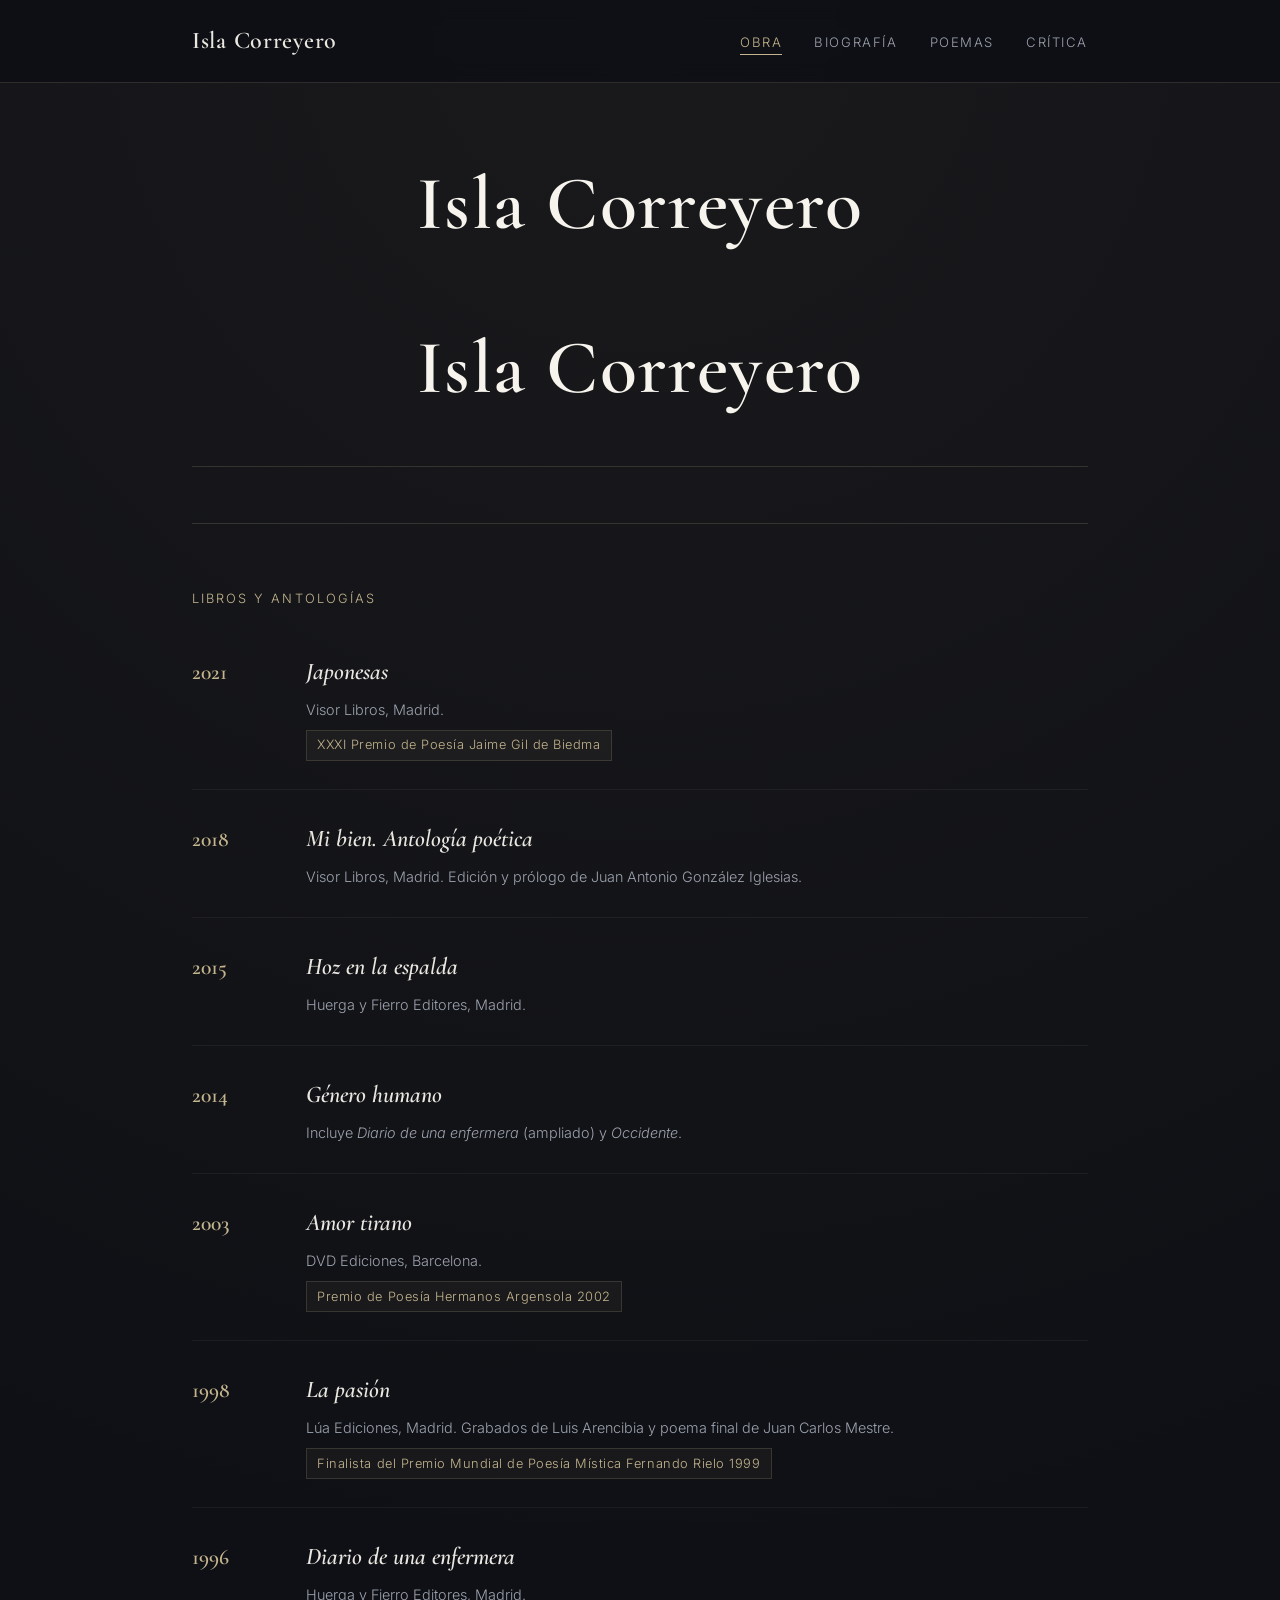
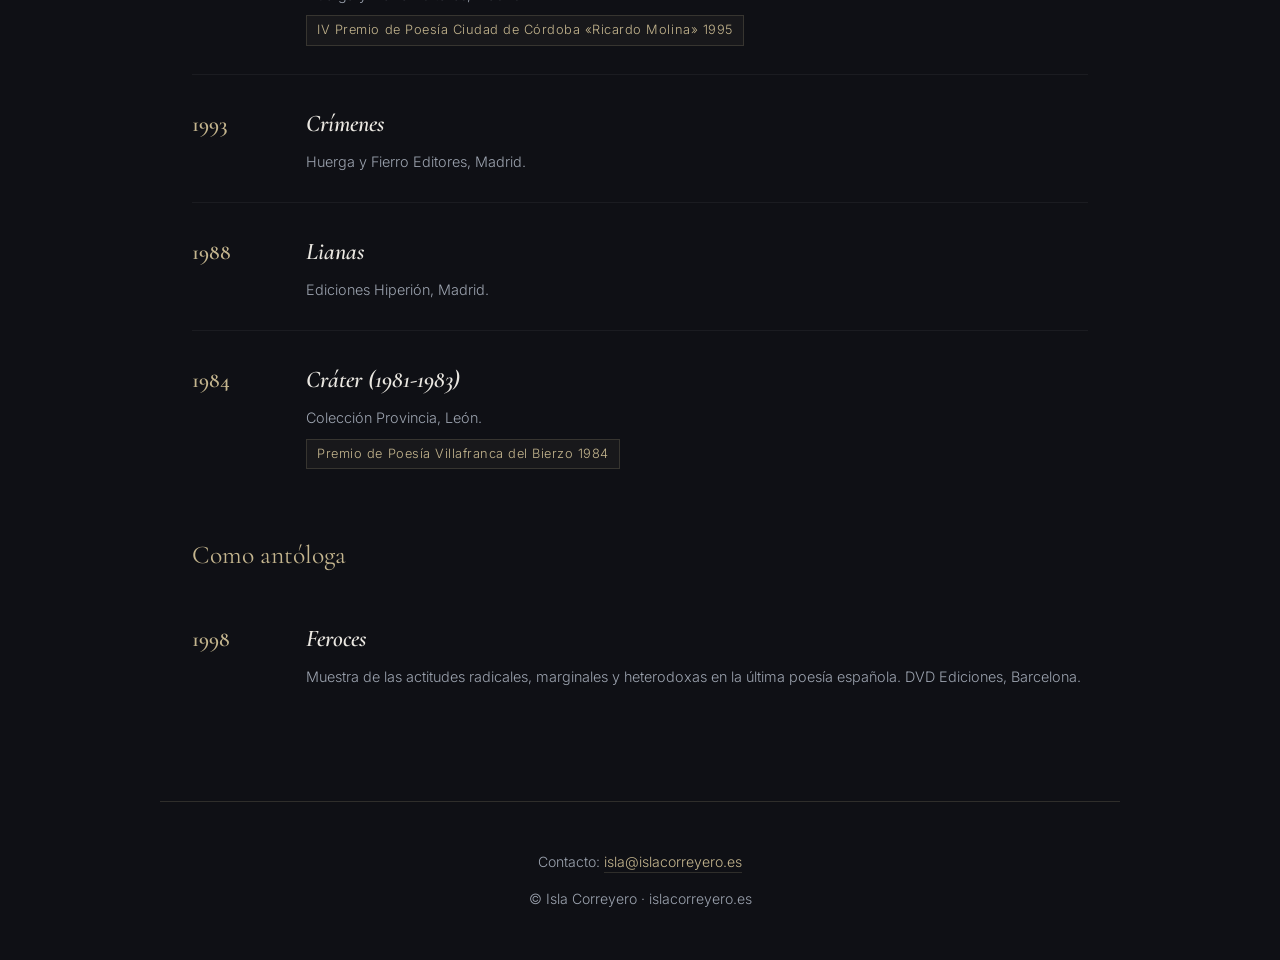
==== index.html @ 65dea2d3 "Fix HTML structure in index.html" ====
<!DOCTYPE html>
<html lang="es">
<head>
  <meta charset="UTF-8">
  <meta name="viewport" content="width=device-width, initial-scale=1.0">
  <title>Isla Correyero | Obra Poética</title>
  <meta name="description" content="Sitio web oficial de la poeta española Isla Correyero. Obra poética, biografía, poemas y crítica.">
  <link rel="preconnect" href="https://fonts.googleapis.com">
  <link rel="preconnect" href="https://fonts.gstatic.com" crossorigin>
  <link href="https://fonts.googleapis.com/css2?family=Cormorant+Garamond:ital,wght@0,400;0,500;0,600;1,400;1,600&family=Inter:wght@300;400;500&display=swap" rel="stylesheet">
  <link rel="stylesheet" href="styles.css">
</head>
<body>

  <header>
    <div class="nav-container">
      <a href="index.html" class="brand">Isla Correyero</a>
      <nav>
        <ul>
          <li><a href="index.html" class="active">Obra</a></li>
          <li><a href="biografia.html">Biografía</a></li>
          <li><a href="poemas.html">Poemas</a></li>
          <li><a href="critica.html">Crítica</a></li>
        </ul>
      </nav>
    </div>
  </header>

  <main>
    <section class="hero">
      <h1>Isla Correyero</h1>
          <section class="hero">
      <h1>Isla Correyero</h1>
    </section>

    </section>

    <section id="obra">
      <span class="section-subtitle">Libros y antologías</span>

      <div class="books-list">
        <article class="book-item">
          <div class="book-year">2021</div>
          <div class="book-details">
            <h3>Japonesas</h3>
            <p class="book-meta">Visor Libros, Madrid.</p>
            <span class="book-award">XXXI Premio de Poesía Jaime Gil de Biedma</span>
          </div>
        </article>

        <article class="book-item">
          <div class="book-year">2018</div>
          <div class="book-details">
            <h3>Mi bien. Antología poética</h3>
            <p class="book-meta">Visor Libros, Madrid. Edición y prólogo de Juan Antonio González Iglesias.</p>
          </div>
        </article>

        <article class="book-item">
          <div class="book-year">2015</div>
          <div class="book-details">
            <h3>Hoz en la espalda</h3>
            <p class="book-meta">Huerga y Fierro Editores, Madrid.</p>
          </div>
        </article>

        <article class="book-item">
          <div class="book-year">2014</div>
          <div class="book-details">
            <h3>Género humano</h3>
            <p class="book-meta">Incluye <em>Diario de una enfermera</em> (ampliado) y <em>Occidente</em>.</p>
          </div>
        </article>

        <article class="book-item">
          <div class="book-year">2003</div>
          <div class="book-details">
            <h3>Amor tirano</h3>
            <p class="book-meta">DVD Ediciones, Barcelona.</p>
            <span class="book-award">Premio de Poesía Hermanos Argensola 2002</span>
          </div>
        </article>

        <article class="book-item">
          <div class="book-year">1998</div>
          <div class="book-details">
            <h3>La pasión</h3>
            <p class="book-meta">Lúa Ediciones, Madrid. Grabados de Luis Arencibia y poema final de Juan Carlos Mestre.</p>
            <span class="book-award">Finalista del Premio Mundial de Poesía Mística Fernando Rielo 1999</span>
          </div>
        </article>

        <article class="book-item">
          <div class="book-year">1996</div>
          <div class="book-details">
            <h3>Diario de una enfermera</h3>
            <p class="book-meta">Huerga y Fierro Editores, Madrid.</p>
            <span class="book-award">IV Premio de Poesía Ciudad de Córdoba «Ricardo Molina» 1995</span>
          </div>
        </article>

        <article class="book-item">
          <div class="book-year">1993</div>
          <div class="book-details">
            <h3>Crímenes</h3>
            <p class="book-meta">Huerga y Fierro Editores, Madrid.</p>
          </div>
        </article>

        <article class="book-item">
          <div class="book-year">1988</div>
          <div class="book-details">
            <h3>Lianas</h3>
            <p class="book-meta">Ediciones Hiperión, Madrid.</p>
          </div>
        </article>

        <article class="book-item">
          <div class="book-year">1984</div>
          <div class="book-details">
            <h3>Cráter (1981-1983)</h3>
            <p class="book-meta">Colección Provincia, León.</p>
            <span class="book-award">Premio de Poesía Villafranca del Bierzo 1984</span>
          </div>
        </article>
      </div>

      <h3 class="sub-category">Como antóloga</h3>
      <div class="books-list">
        <article class="book-item">
          <div class="book-year">1998</div>
          <div class="book-details">
            <h3>Feroces</h3>
            <p class="book-meta">Muestra de las actitudes radicales, marginales y heterodoxas en la última poesía española. DVD Ediciones, Barcelona.</p>
          </div>
        </article>
      </div>
    </section>
  </main>

  <footer>
    <div class="footer-contact">
      <p>Contacto: <a href="mailto:isla@islacorreyero.es">isla@islacorreyero.es</a></p>
    </div>
    <p>&copy; Isla Correyero &middot; islacorreyero.es</p>
  </footer>

</body>
</html>
---- styles.css ----
:root {
  --bg-color: #0f1015;
  --bg-secondary: #15171e;
  --text-main: #eae7e1;
  --text-muted: #9ca3af;
  --accent: #c4b58e;
  --border-color: rgba(196, 181, 142, 0.18);
  --font-serif: "Cormorant Garamond", Georgia, serif;
  --font-sans: "Inter", -apple-system, sans-serif;
}

* {
  margin: 0;
  padding: 0;
  box-sizing: border-box;
}

body {
  min-height: 100vh;
  display: flex;
  flex-direction: column;
  background-color: var(--bg-color);
  color: var(--text-main);
  font-family: var(--font-sans);
  font-weight: 300;
  line-height: 1.75;
  background-image: radial-gradient(circle at 50% 0%, rgba(196, 181, 142, 0.06), transparent 60%);
  -webkit-font-smoothing: antialiased;
}

/* Navegación */
header {
  position: sticky;
  top: 0;
  z-index: 100;
  background: rgba(15, 16, 21, 0.92);
  backdrop-filter: blur(10px);
  border-bottom: 1px solid var(--border-color);
}

.nav-container {
  max-width: 960px;
  margin: 0 auto;
  padding: 1.25rem 2rem;
  display: flex;
  justify-content: space-between;
  align-items: center;
}

.brand {
  font-family: var(--font-serif);
  font-size: 1.5rem;
  font-weight: 600;
  color: var(--text-main);
  text-decoration: none;
  letter-spacing: 0.03em;
}

nav ul {
  display: flex;
  gap: 2rem;
  list-style: none;
}

nav a {
  color: var(--text-muted);
  text-decoration: none;
  font-size: 0.82rem;
  letter-spacing: 0.12em;
  text-transform: uppercase;
  transition: color 0.2s ease;
  padding-bottom: 4px;
}

nav a:hover,
nav a.active {
  color: var(--accent);
  border-bottom: 1px solid var(--accent);
}

/* Contenedor principal */
main {
  flex: 1;
  width: 100%;
  max-width: 960px;
  margin: 0 auto;
  padding: 0 2rem;
}

section {
  padding: 4rem 0;
}

.page-header {
  padding: 4.5rem 0 2.5rem;
  border-bottom: 1px solid var(--border-color);
  margin-bottom: 3.5rem;
}

.section-title {
  font-family: var(--font-serif);
  font-size: clamp(2rem, 4vw, 2.75rem);
  font-weight: 400;
  color: var(--text-main);
  line-height: 1.15;
  margin-bottom: 0.4rem;
}

.section-subtitle {
  font-size: 0.8rem;
  text-transform: uppercase;
  letter-spacing: 0.16em;
  color: var(--accent);
  display: block;
}

/* Cabecera de Portada */
/* Cabecera de Portada */
.hero {
  padding: 5rem 0 3.5rem;
  text-align: center;
  border-bottom: 1px solid var(--border-color);
}

.hero h1 {
  font-family: var(--font-serif);
  font-size: clamp(3rem, 6.5vw, 4.75rem);
  font-weight: 600;
  letter-spacing: 0.02em;
  line-height: 1.1;
  color: #f7f4ee;
}


.hero .lead {
  font-size: 0.9rem;
  color: var(--accent);
  letter-spacing: 0.18em;
  text-transform: uppercase;
}

/* Textos de Biografía */
.prose {
  max-width: 700px;
}

.prose p {
  margin-bottom: 1.5rem;
  font-size: 1.08rem;
  color: #d1d5db;
}

.prose h3 {
  font-family: var(--font-serif);
  font-size: 1.65rem;
  color: var(--accent);
  font-weight: 400;
  margin: 2.5rem 0 1rem;
}

/* Bibliografía / Obra */
.books-list {
  display: flex;
  flex-direction: column;
  gap: 1.75rem;
  margin-top: 2.5rem;
}

.book-item {
  display: grid;
  grid-template-columns: 90px 1fr;
  gap: 1.5rem;
  align-items: baseline;
  padding-bottom: 1.75rem;
  border-bottom: 1px solid rgba(255, 255, 255, 0.05);
}

.book-item:last-child {
  border-bottom: none;
  padding-bottom: 0;
}

.book-year {
  font-family: var(--font-serif);
  font-size: 1.35rem;
  color: var(--accent);
  font-weight: 600;
}

.book-details h3 {
  font-family: var(--font-serif);
  font-size: 1.5rem;
  font-weight: 600;
  font-style: italic;
  color: var(--text-main);
  margin-bottom: 0.25rem;
}

.book-meta {
  font-size: 0.9rem;
  color: var(--text-muted);
}

.book-award {
  display: inline-block;
  margin-top: 0.5rem;
  font-size: 0.8rem;
  color: var(--accent);
  letter-spacing: 0.04em;
  border: 1px solid var(--border-color);
  padding: 0.2rem 0.65rem;
  background: rgba(196, 181, 142, 0.05);
}

.sub-category {
  margin-top: 4rem;
  margin-bottom: 1rem;
  font-family: var(--font-serif);
  font-size: 1.6rem;
  color: var(--accent);
  font-weight: 400;
}

/* Poemas */
.poems-wrapper {
  display: flex;
  flex-direction: column;
  gap: 3.5rem;
  max-width: 660px;
}

.poem-card {
  padding: 3rem 2.5rem;
  background: var(--bg-secondary);
  border: 1px solid var(--border-color);
}

.poem-title {
  font-family: var(--font-serif);
  font-size: 1.6rem;
  font-weight: 600;
  margin-bottom: 1.5rem;
  color: var(--accent);
}

.poem-body {
  font-family: var(--font-serif);
  font-size: 1.3rem;
  line-height: 1.85;
  white-space: pre-line;
  color: var(--text-main);
}

.poem-source {
  margin-top: 2rem;
  font-size: 0.85rem;
  color: var(--text-muted);
  font-style: italic;
  text-align: right;
}

/* Crítica y Reseñas */
.reviews-list {
  display: flex;
  flex-direction: column;
  gap: 2.5rem;
  max-width: 760px;
}

.review-card {
  padding: 2.25rem;
  background: var(--bg-secondary);
  border-left: 2px solid var(--accent);
}

.review-quote {
  font-family: var(--font-serif);
  font-size: 1.35rem;
  font-style: italic;
  line-height: 1.65;
  color: var(--text-main);
  margin-bottom: 1.25rem;
}

.review-meta {
  font-size: 0.85rem;
  color: var(--text-muted);
  text-transform: uppercase;
  letter-spacing: 0.08em;
}

.review-meta strong {
  color: var(--accent);
  font-weight: 500;
}

/* Footer */
footer {
  width: 100%;
  max-width: 960px;
  margin: 3rem auto 0;
  padding: 3rem 2rem;
  border-top: 1px solid var(--border-color);
  text-align: center;
  color: var(--text-muted);
  font-size: 0.88rem;
}

.footer-contact {
  margin-bottom: 0.75rem;
}

.footer-contact a {
  color: var(--accent);
  text-decoration: none;
  border-bottom: 1px solid var(--border-color);
  padding-bottom: 2px;
}

@media (max-width: 640px) {
  .nav-container {
    flex-direction: column;
    gap: 1rem;
  }
  nav ul {
    gap: 1.15rem;
    flex-wrap: wrap;
    justify-content: center;
  }
  .book-item {
    grid-template-columns: 1fr;
    gap: 0.25rem;
  }
  .poem-card, .review-card {
    padding: 1.75rem 1.25rem;
  }
}
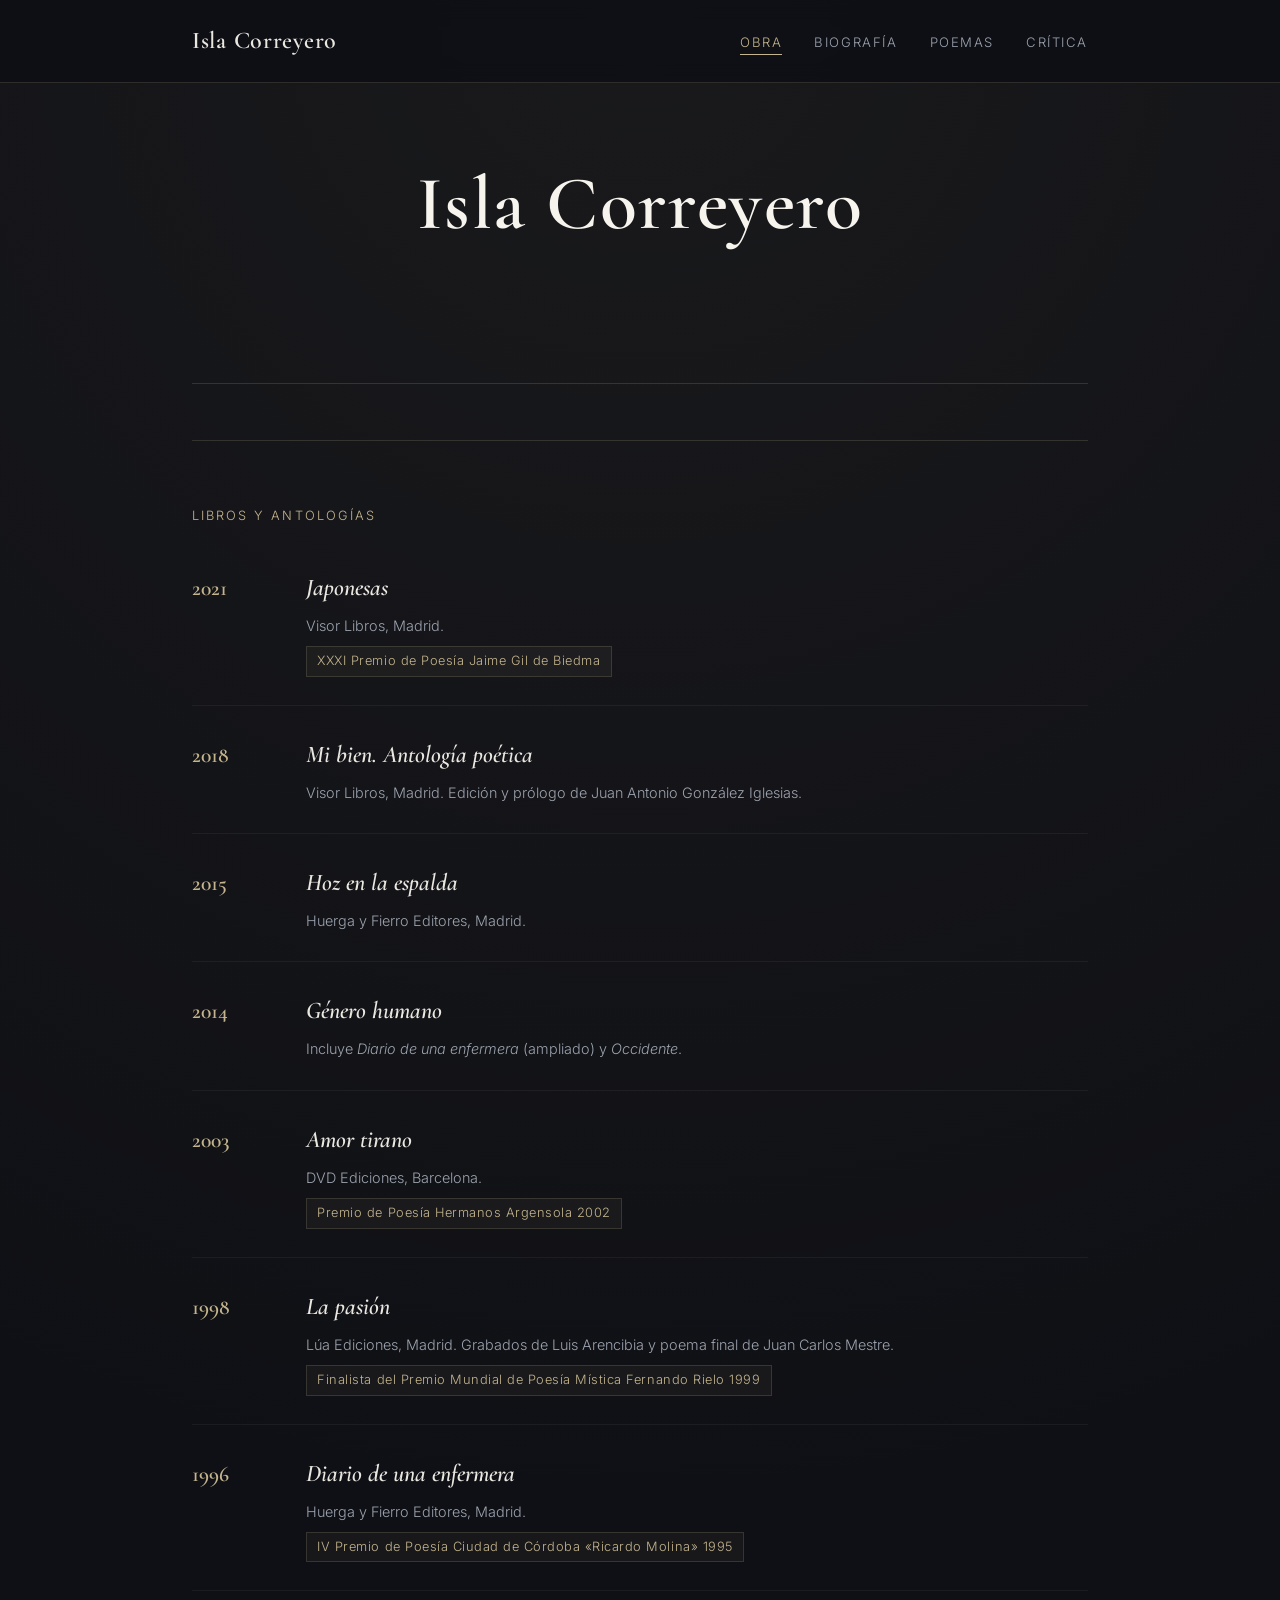
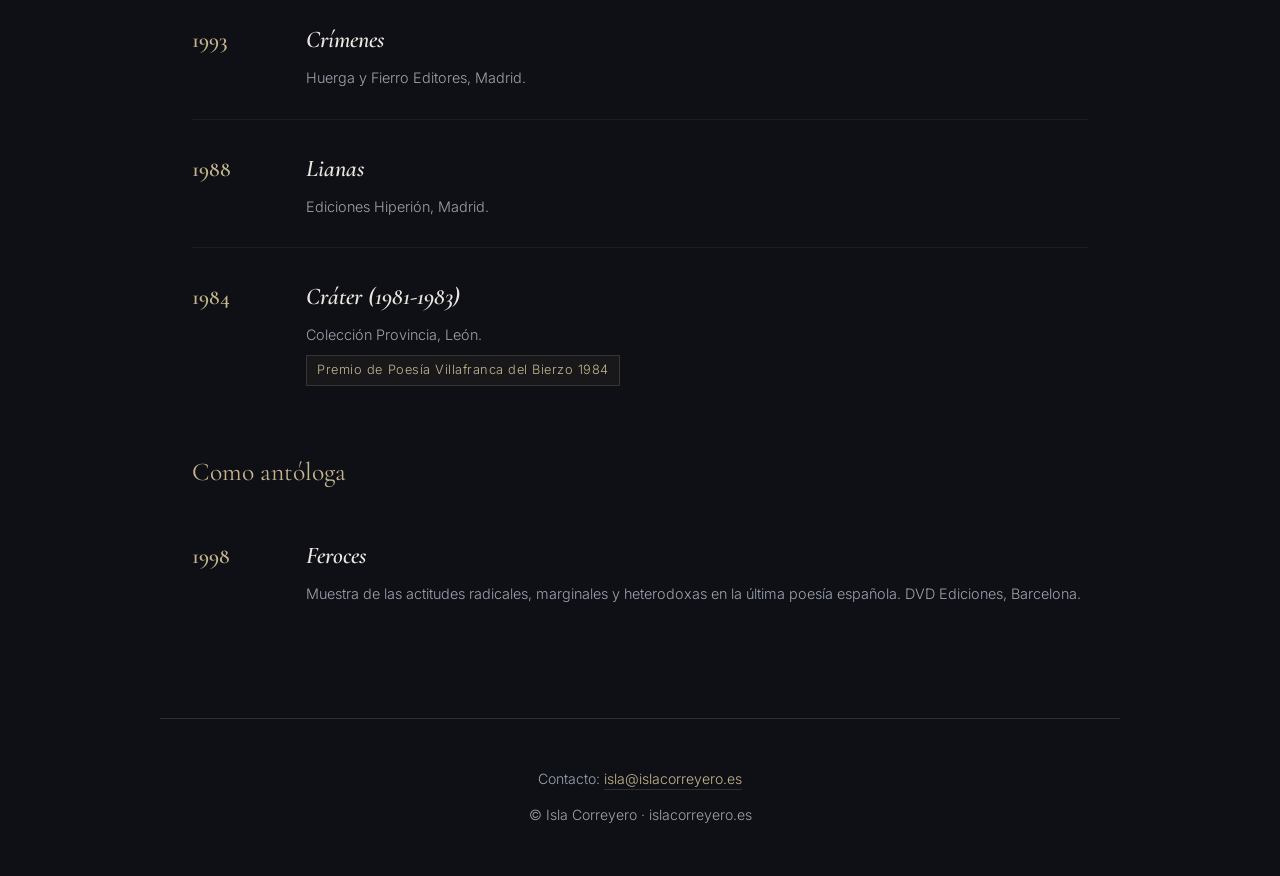
==== commit 9a63618e: "Remove duplicate hero section header" ====
--- a/index.html
+++ b/index.html
@@ -30,7 +30,6 @@
     <section class="hero">
       <h1>Isla Correyero</h1>
           <section class="hero">
-      <h1>Isla Correyero</h1>
     </section>
 
     </section>
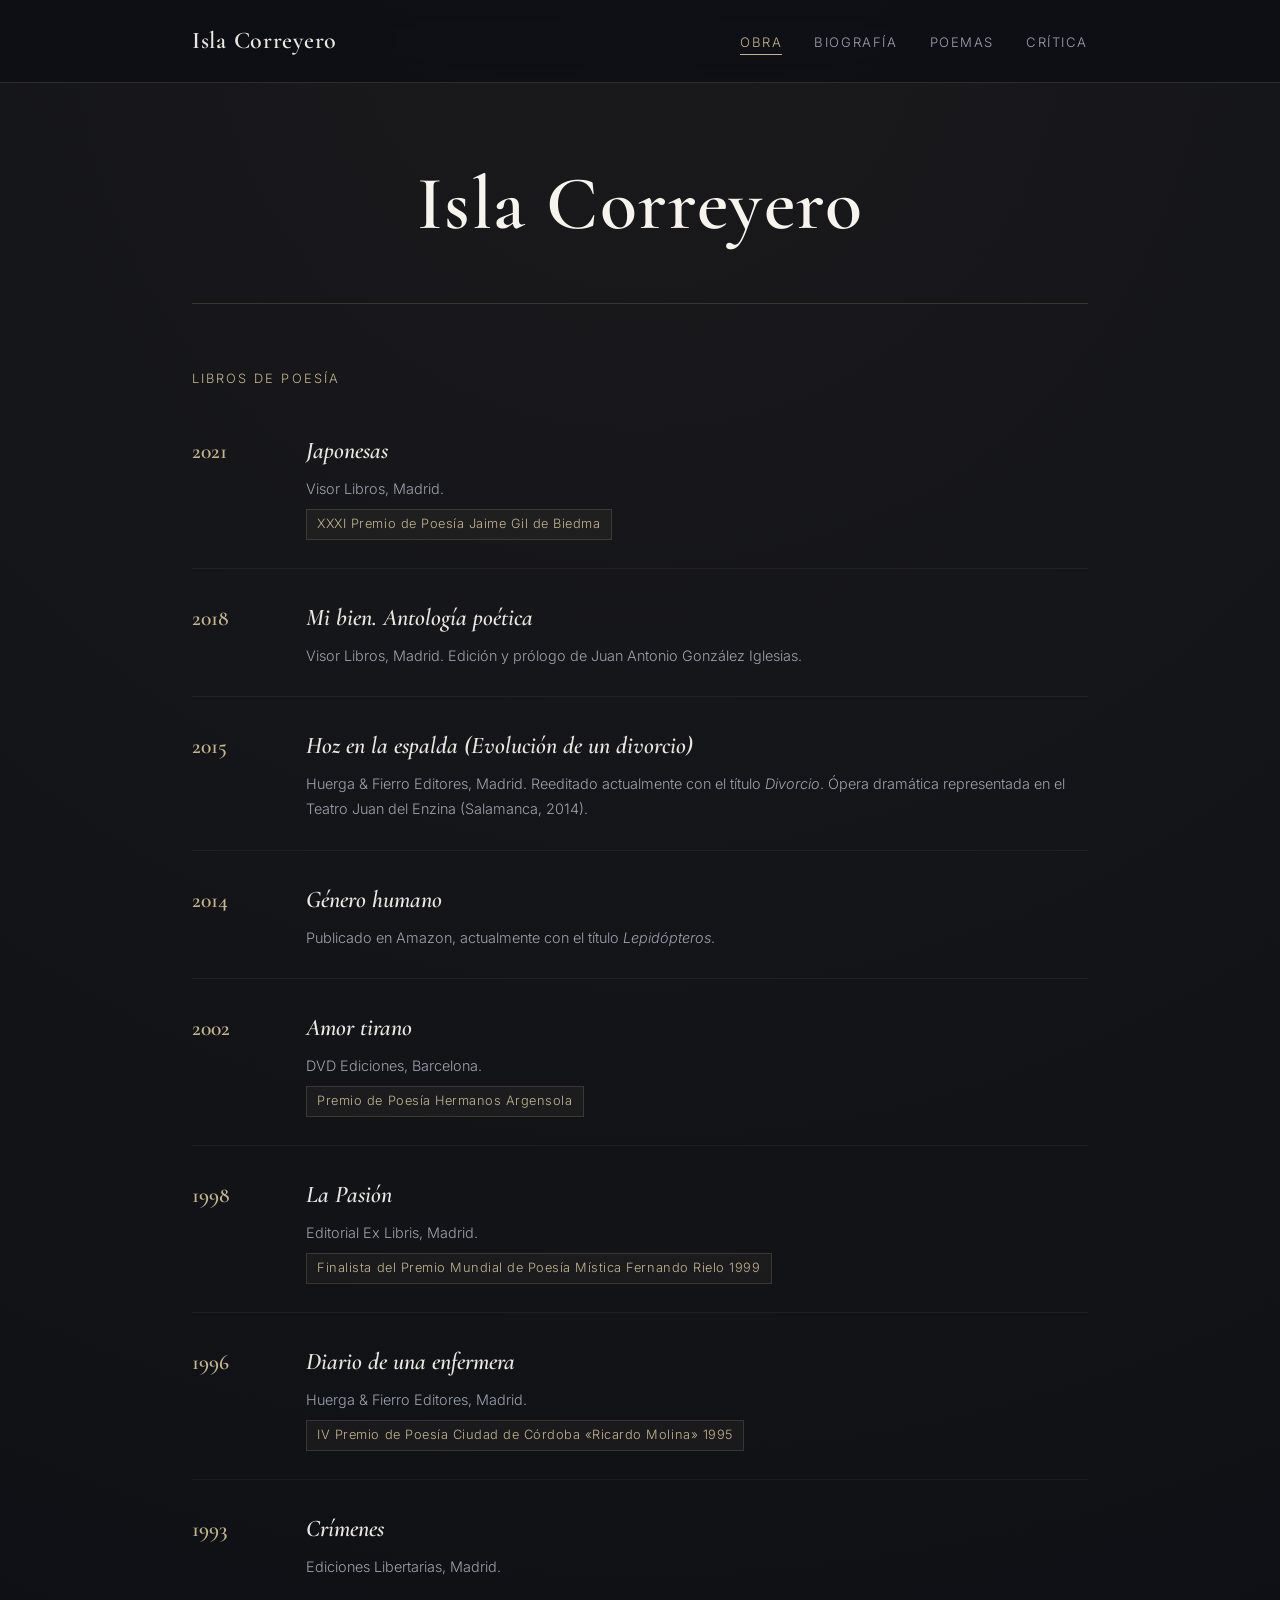
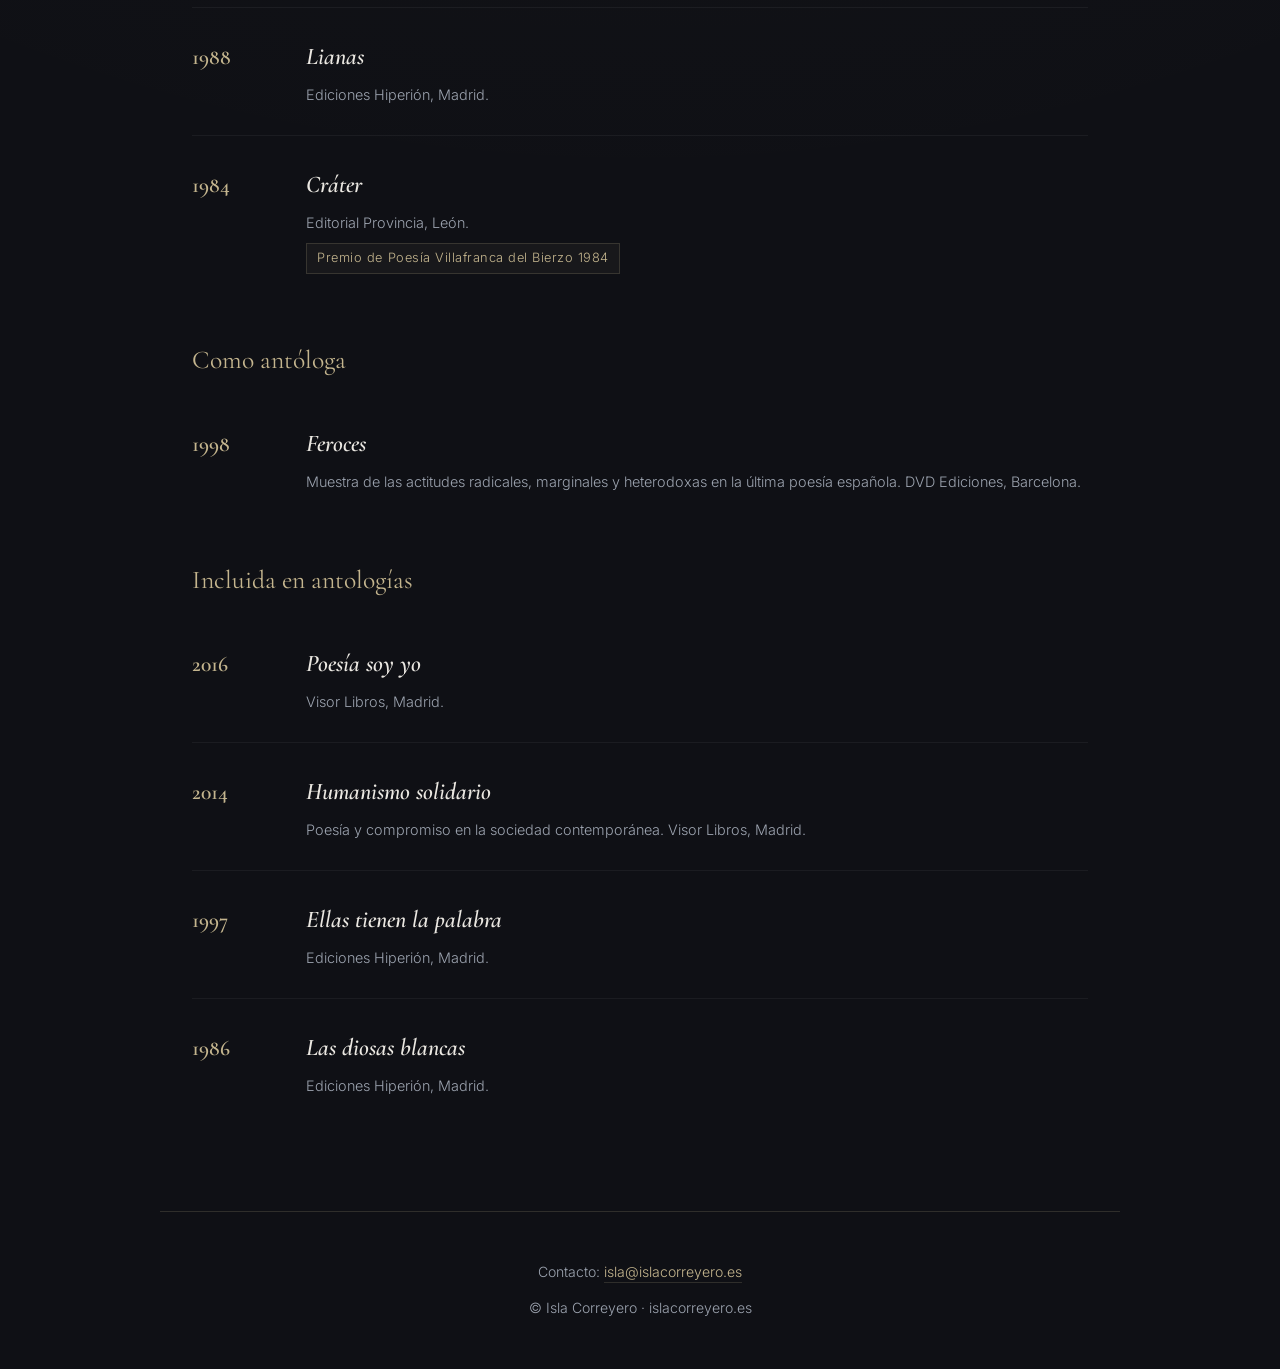
==== commit 14d74d29: "Update title and book details in index.html" ====
--- a/index.html
+++ b/index.html
@@ -3,7 +3,7 @@
 <head>
   <meta charset="UTF-8">
   <meta name="viewport" content="width=device-width, initial-scale=1.0">
-  <title>Isla Correyero | Obra Poética</title>
+  <title>Isla Correyero | Sitio Oficial</title>
   <meta name="description" content="Sitio web oficial de la poeta española Isla Correyero. Obra poética, biografía, poemas y crítica.">
   <link rel="preconnect" href="https://fonts.googleapis.com">
   <link rel="preconnect" href="https://fonts.gstatic.com" crossorigin>
@@ -29,13 +29,10 @@
   <main>
     <section class="hero">
       <h1>Isla Correyero</h1>
-          <section class="hero">
-    </section>
-
     </section>
 
     <section id="obra">
-      <span class="section-subtitle">Libros y antologías</span>
+      <span class="section-subtitle">Libros de poesía</span>
 
       <div class="books-list">
         <article class="book-item">
@@ -58,8 +55,8 @@
         <article class="book-item">
           <div class="book-year">2015</div>
           <div class="book-details">
-            <h3>Hoz en la espalda</h3>
-            <p class="book-meta">Huerga y Fierro Editores, Madrid.</p>
+            <h3>Hoz en la espalda (Evolución de un divorcio)</h3>
+            <p class="book-meta">Huerga &amp; Fierro Editores, Madrid. Reeditado actualmente con el título <em>Divorcio</em>. Ópera dramática representada en el Teatro Juan del Enzina (Salamanca, 2014).</p>
           </div>
         </article>
 
@@ -67,24 +64,24 @@
           <div class="book-year">2014</div>
           <div class="book-details">
             <h3>Género humano</h3>
-            <p class="book-meta">Incluye <em>Diario de una enfermera</em> (ampliado) y <em>Occidente</em>.</p>
+            <p class="book-meta">Publicado en Amazon, actualmente con el título <em>Lepidópteros</em>.</p>
           </div>
         </article>
 
         <article class="book-item">
-          <div class="book-year">2003</div>
+          <div class="book-year">2002</div>
           <div class="book-details">
             <h3>Amor tirano</h3>
             <p class="book-meta">DVD Ediciones, Barcelona.</p>
-            <span class="book-award">Premio de Poesía Hermanos Argensola 2002</span>
+            <span class="book-award">Premio de Poesía Hermanos Argensola</span>
           </div>
         </article>
 
         <article class="book-item">
           <div class="book-year">1998</div>
           <div class="book-details">
-            <h3>La pasión</h3>
-            <p class="book-meta">Lúa Ediciones, Madrid. Grabados de Luis Arencibia y poema final de Juan Carlos Mestre.</p>
+            <h3>La Pasión</h3>
+            <p class="book-meta">Editorial Ex Libris, Madrid.</p>
             <span class="book-award">Finalista del Premio Mundial de Poesía Mística Fernando Rielo 1999</span>
           </div>
         </article>
@@ -93,7 +90,7 @@
           <div class="book-year">1996</div>
           <div class="book-details">
             <h3>Diario de una enfermera</h3>
-            <p class="book-meta">Huerga y Fierro Editores, Madrid.</p>
+            <p class="book-meta">Huerga &amp; Fierro Editores, Madrid.</p>
             <span class="book-award">IV Premio de Poesía Ciudad de Córdoba «Ricardo Molina» 1995</span>
           </div>
         </article>
@@ -102,7 +99,7 @@
           <div class="book-year">1993</div>
           <div class="book-details">
             <h3>Crímenes</h3>
-            <p class="book-meta">Huerga y Fierro Editores, Madrid.</p>
+            <p class="book-meta">Ediciones Libertarias, Madrid.</p>
           </div>
         </article>
 
@@ -117,8 +114,8 @@
         <article class="book-item">
           <div class="book-year">1984</div>
           <div class="book-details">
-            <h3>Cráter (1981-1983)</h3>
-            <p class="book-meta">Colección Provincia, León.</p>
+            <h3>Cráter</h3>
+            <p class="book-meta">Editorial Provincia, León.</p>
             <span class="book-award">Premio de Poesía Villafranca del Bierzo 1984</span>
           </div>
         </article>
@@ -134,6 +131,41 @@
           </div>
         </article>
       </div>
+
+      <h3 class="sub-category">Incluida en antologías</h3>
+      <div class="books-list">
+        <article class="book-item">
+          <div class="book-year">2016</div>
+          <div class="book-details">
+            <h3>Poesía soy yo</h3>
+            <p class="book-meta">Visor Libros, Madrid.</p>
+          </div>
+        </article>
+
+        <article class="book-item">
+          <div class="book-year">2014</div>
+          <div class="book-details">
+            <h3>Humanismo solidario</h3>
+            <p class="book-meta">Poesía y compromiso en la sociedad contemporánea. Visor Libros, Madrid.</p>
+          </div>
+        </article>
+
+        <article class="book-item">
+          <div class="book-year">1997</div>
+          <div class="book-details">
+            <h3>Ellas tienen la palabra</h3>
+            <p class="book-meta">Ediciones Hiperión, Madrid.</p>
+          </div>
+        </article>
+
+        <article class="book-item">
+          <div class="book-year">1986</div>
+          <div class="book-details">
+            <h3>Las diosas blancas</h3>
+            <p class="book-meta">Ediciones Hiperión, Madrid.</p>
+          </div>
+        </article>
+      </div>
     </section>
   </main>
 
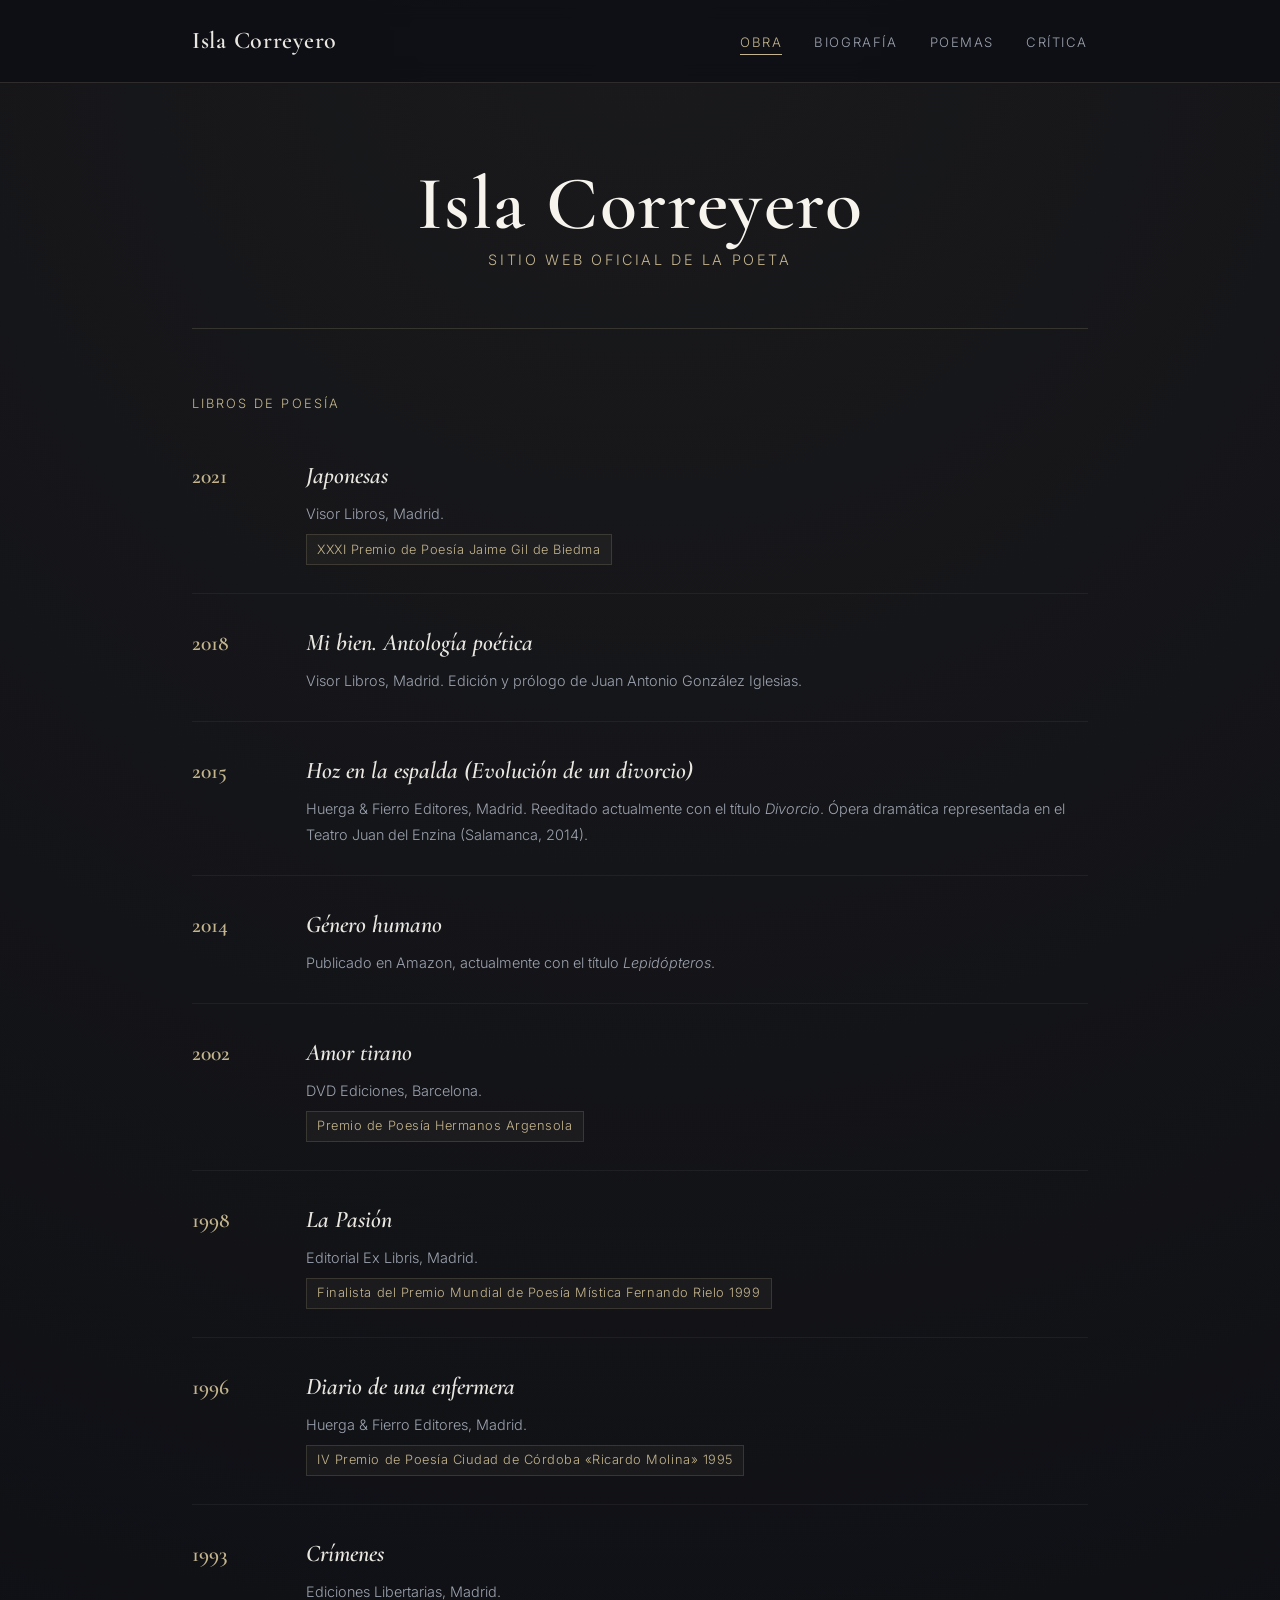
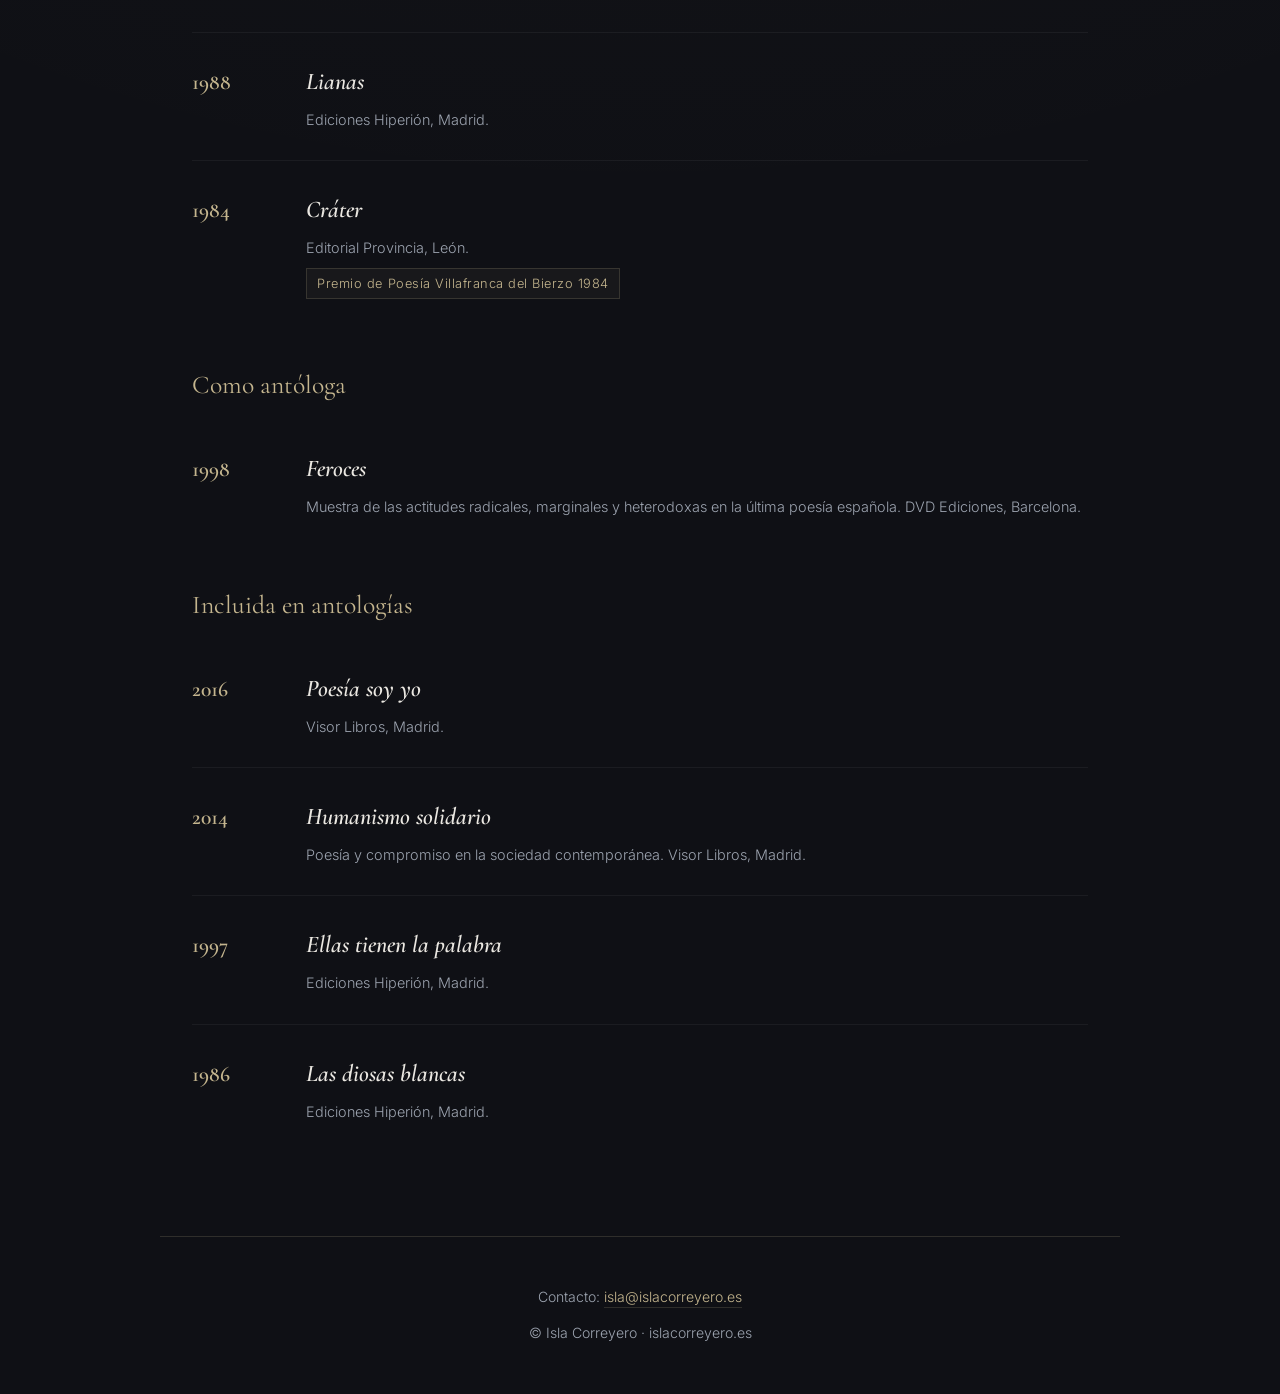
==== commit 942374b8: "Fix indentation in hero section of index.html" ====
--- a/index.html
+++ b/index.html
@@ -27,8 +27,9 @@
   </header>
 
   <main>
-    <section class="hero">
+       <section class="hero">
       <h1>Isla Correyero</h1>
+      <p class="lead">Sitio web oficial de la poeta</p>
     </section>
 
     <section id="obra">
--- a/styles.css
+++ b/styles.css
@@ -335,3 +335,109 @@
     padding: 1.75rem 1.25rem;
   }
 }
+/* Desplegables de Crítica (details / summary) */
+details.review-item {
+  background: var(--bg-secondary);
+  border: 1px solid var(--border-color);
+  padding: 1.75rem 2rem;
+  margin-bottom: 2rem;
+  transition: border-color 0.2s ease, background 0.2s ease;
+}
+
+details.review-item[open] {
+  border-color: rgba(196, 181, 142, 0.4);
+  background: rgba(21, 23, 30, 0.85);
+}
+
+details.review-item summary {
+  list-style: none;
+  cursor: pointer;
+  outline: none;
+}
+
+details.review-item summary::-webkit-details-marker {
+  display: none;
+}
+
+.review-summary-header {
+  display: flex;
+  justify-content: space-between;
+  align-items: baseline;
+  margin-bottom: 0.5rem;
+}
+
+.review-title {
+  font-family: var(--font-serif);
+  font-size: 1.6rem;
+  font-weight: 600;
+  color: var(--text-main);
+  letter-spacing: 0.02em;
+}
+
+.review-author {
+  font-size: 0.85rem;
+  color: var(--accent);
+  text-transform: uppercase;
+  letter-spacing: 0.12em;
+}
+
+.review-book-target {
+  font-size: 0.85rem;
+  color: var(--text-muted);
+  font-style: italic;
+  margin-bottom: 1rem;
+}
+
+.review-excerpt {
+  font-family: var(--font-serif);
+  font-size: 1.25rem;
+  font-style: italic;
+  line-height: 1.6;
+  color: #d1d5db;
+  border-left: 2px solid var(--accent);
+  padding-left: 1.25rem;
+  margin-bottom: 1rem;
+}
+
+.review-toggle-prompt {
+  display: inline-block;
+  font-size: 0.8rem;
+  letter-spacing: 0.08em;
+  text-transform: uppercase;
+  color: var(--accent);
+  margin-top: 0.5rem;
+}
+
+details[open] .review-toggle-prompt {
+  display: none;
+}
+
+.review-full-text {
+  margin-top: 2rem;
+  padding-top: 2rem;
+  border-top: 1px solid var(--border-color);
+}
+
+.review-full-text p {
+  font-size: 1.05rem;
+  line-height: 1.8;
+  color: #d1d5db;
+  margin-bottom: 1.4rem;
+}
+
+.review-full-text p:last-child {
+  margin-bottom: 0;
+}
+
+@media (max-width: 640px) {
+  details.review-item {
+    padding: 1.5rem 1.25rem;
+  }
+  .review-summary-header {
+    flex-direction: column;
+    gap: 0.25rem;
+  }
+  .review-title {
+    font-size: 1.4rem;
+  }
+}
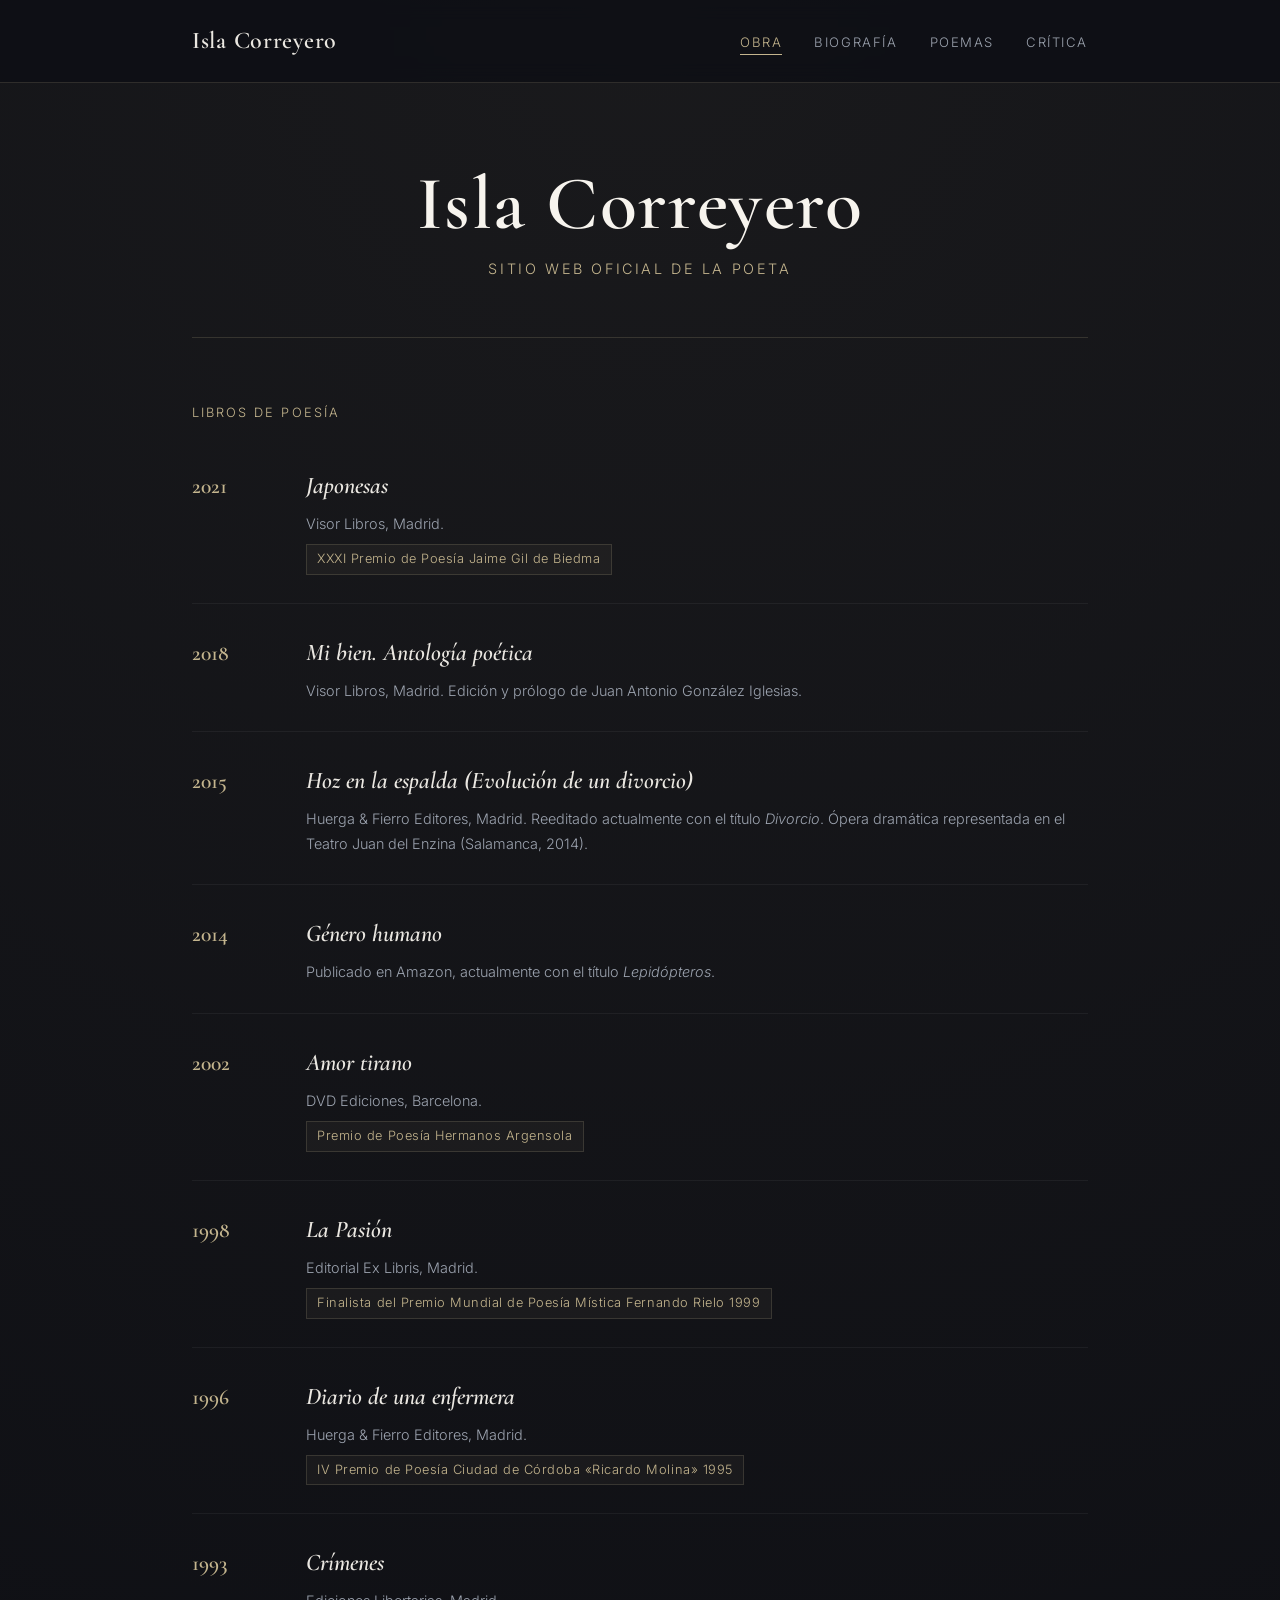
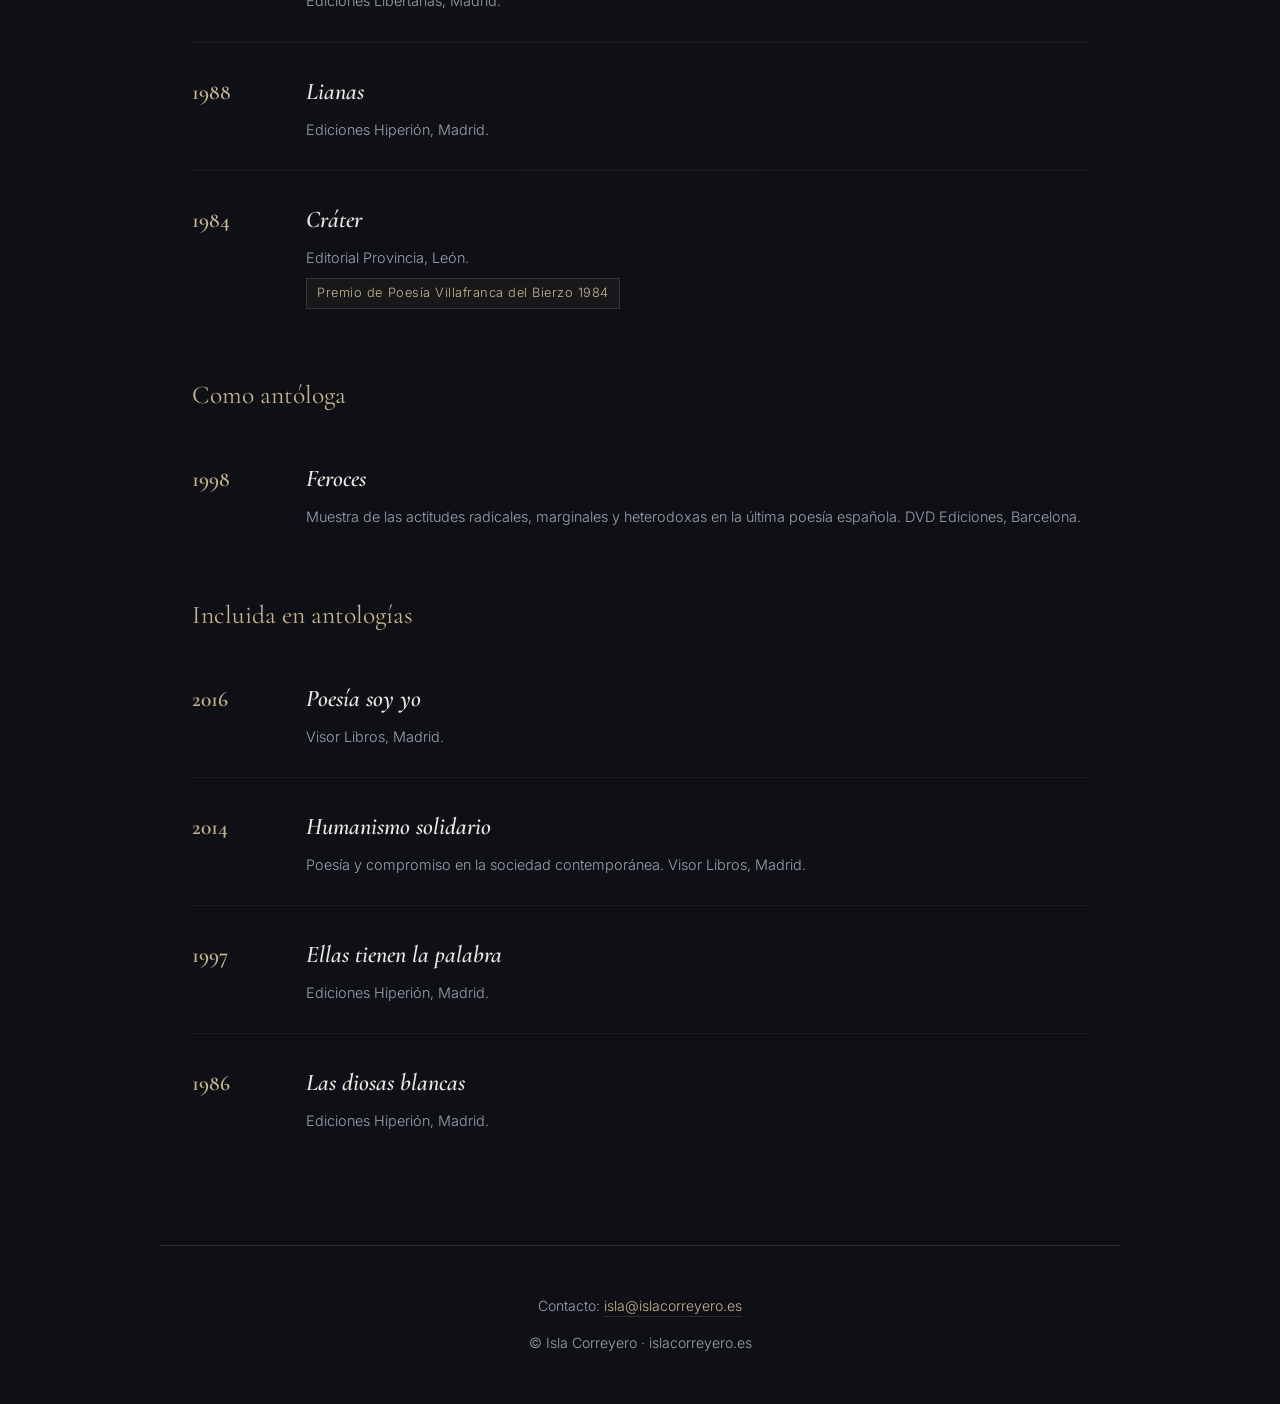
==== commit c34548a9: "Add Google Analytics (gtag.js) counter tag to all pages" ====
--- a/index.html
+++ b/index.html
@@ -1,6 +1,15 @@
 <!DOCTYPE html>
 <html lang="es">
 <head>
+  <!-- Google tag (gtag.js) -->
+  <script async src="https://www.googletagmanager.com/gtag/js?id=G-M3G1P21QX7"></script>
+  <script>
+    window.dataLayer = window.dataLayer || [];
+    function gtag(){dataLayer.push(arguments);}
+    gtag('js', new Date());
+
+    gtag('config', 'G-M3G1P21QX7');
+  </script>
   <meta charset="UTF-8">
   <meta name="viewport" content="width=device-width, initial-scale=1.0">
   <title>Isla Correyero | Sitio Oficial</title>
--- a/styles.css
+++ b/styles.css
@@ -5,6 +5,9 @@
   --text-muted: #9ca3af;
   --accent: #c4b58e;
   --border-color: rgba(196, 181, 142, 0.18);
+  --paper-bg: #fbf9f5;
+  --paper-ink: #1c1b18;
+  --paper-muted: #6b665f;
   --font-serif: "Cormorant Garamond", Georgia, serif;
   --font-sans: "Inter", -apple-system, sans-serif;
 }
@@ -94,12 +97,12 @@
 .page-header {
   padding: 4.5rem 0 2.5rem;
   border-bottom: 1px solid var(--border-color);
-  margin-bottom: 3.5rem;
+  margin-bottom: 4.5rem;
 }
 
 .section-title {
   font-family: var(--font-serif);
-  font-size: clamp(2rem, 4vw, 2.75rem);
+  font-size: clamp(2.2rem, 4.5vw, 3.2rem);
   font-weight: 400;
   color: var(--text-main);
   line-height: 1.15;
@@ -114,8 +117,7 @@
   display: block;
 }
 
-/* Cabecera de Portada */
-/* Cabecera de Portada */
+/* Portada */
 .hero {
   padding: 5rem 0 3.5rem;
   text-align: center;
@@ -128,9 +130,9 @@
   font-weight: 600;
   letter-spacing: 0.02em;
   line-height: 1.1;
+  margin-bottom: 0.6rem;
   color: #f7f4ee;
 }
-
 
 .hero .lead {
   font-size: 0.9rem;
@@ -139,7 +141,7 @@
   text-transform: uppercase;
 }
 
-/* Textos de Biografía */
+/* Biografía */
 .prose {
   max-width: 700px;
 }
@@ -148,6 +150,9 @@
   margin-bottom: 1.5rem;
   font-size: 1.08rem;
   color: #d1d5db;
+  text-align: justify;
+  text-justify: inter-word;
+  hyphens: auto;
 }
 
 .prose h3 {
@@ -158,7 +163,7 @@
   margin: 2.5rem 0 1rem;
 }
 
-/* Bibliografía / Obra */
+/* Bibliografía en Portada */
 .books-list {
   display: flex;
   flex-direction: column;
@@ -221,80 +226,342 @@
   font-weight: 400;
 }
 
-/* Poemas */
-.poems-wrapper {
-  display: flex;
-  flex-direction: column;
-  gap: 3.5rem;
-  max-width: 660px;
-}
-
-.poem-card {
-  padding: 3rem 2.5rem;
+/* Crítica */
+article.review-item {
   background: var(--bg-secondary);
   border: 1px solid var(--border-color);
+  padding: 2.25rem 2.25rem;
+  margin-bottom: 2.5rem;
+}
+
+.review-summary-header {
+  display: flex;
+  justify-content: space-between;
+  align-items: baseline;
+  margin-bottom: 0.6rem;
+}
+
+.review-title {
+  font-family: var(--font-serif);
+  font-size: 1.75rem;
+  font-weight: 600;
+  color: var(--text-main);
+  letter-spacing: 0.02em;
+}
+
+.review-author {
+  font-size: 0.9rem;
+  color: var(--accent);
+  text-transform: uppercase;
+  letter-spacing: 0.14em;
+  font-weight: 500;
+}
+
+.review-book-target {
+  font-size: 0.95rem;
+  color: var(--text-muted);
+  font-style: italic;
+  margin-bottom: 1.75rem;
+}
+
+.review-excerpt {
+  font-family: var(--font-serif);
+  font-size: 1.3rem;
+  font-style: italic;
+  line-height: 1.65;
+  color: #dcd8d0;
+  border-left: 3px solid var(--accent);
+  padding-left: 1.5rem;
+  margin-bottom: 1.75rem;
+  text-align: justify;
+  text-justify: inter-word;
+  hyphens: auto;
+}
+
+details.review-accordion {
+  border: none;
+  background: transparent;
+  padding: 0;
+  margin: 0;
+}
+
+details.review-accordion summary.review-btn,
+details.poem-accordion summary.poem-expand-btn {
+  list-style: none;
+  cursor: pointer;
+  outline: none;
+  display: inline-flex;
+  align-items: center;
+  gap: 0.6rem;
+  padding: 0.65rem 1.4rem;
+  font-size: 0.82rem;
+  font-weight: 500;
+  letter-spacing: 0.1em;
+  text-transform: uppercase;
+  user-select: none;
+  transition: all 0.2s ease;
+}
+
+details.review-accordion summary.review-btn::-webkit-details-marker,
+details.poem-accordion summary.poem-expand-btn::-webkit-details-marker {
+  display: none;
+}
+
+details.review-accordion summary.review-btn {
+  color: var(--text-main);
+  background: rgba(196, 181, 142, 0.1);
+  border: 1px solid var(--accent);
+}
+
+details.review-accordion summary.review-btn:hover {
+  background: var(--accent);
+  color: #0f1015;
+}
+
+.review-btn-icon {
+  font-size: 1.15rem;
+  line-height: 1;
+  font-weight: 600;
+}
+
+.icon-minus,
+.btn-text-close {
+  display: none;
+}
+
+.icon-plus,
+.btn-text-open {
+  display: inline;
+}
+
+details[open] .icon-plus,
+details[open] .btn-text-open {
+  display: none;
+}
+
+details[open] .icon-minus,
+details[open] .btn-text-close {
+  display: inline;
+}
+
+.review-full-text {
+  margin-top: 2rem;
+  padding-top: 2rem;
+  border-top: 1px solid var(--border-color);
+}
+
+.review-full-text p {
+  font-size: 1.05rem;
+  line-height: 1.85;
+  color: #d1d5db;
+  margin-bottom: 1.4rem;
+  text-align: justify;
+  text-justify: inter-word;
+  hyphens: auto;
+}
+
+.review-full-text p strong {
+  color: #f7f4ee;
+  font-weight: 500;
+}
+
+.review-full-text p em {
+  color: var(--accent);
+  font-style: italic;
+}
+
+/* =========================================================
+   SECCIÓN DE POEMAS (Diseño sobre soporte de papel)
+   ========================================================= */
+
+.poem-book-section {
+  margin-bottom: 7rem; /* Mucho más aire entre libro y libro */
+}
+
+.poem-book-section:last-of-type {
+  margin-bottom: 2rem;
+}
+
+.poem-book-header {
+  margin-bottom: 2.5rem;
+  padding-bottom: 1.25rem;
+  border-bottom: 1px solid var(--border-color);
+}
+
+.poem-book-label {
+  font-size: 0.78rem;
+  text-transform: uppercase;
+  letter-spacing: 0.18em;
+  color: var(--accent);
+  margin-bottom: 0.35rem;
+  display: block;
+}
+
+.poem-book-title {
+  font-family: var(--font-serif);
+  font-size: clamp(2.2rem, 5vw, 3rem);
+  font-weight: 500;
+  font-style: italic;
+  color: #f7f4ee;
+  line-height: 1.15;
+}
+
+.poem-book-year {
+  font-family: var(--font-sans);
+  font-size: 1rem;
+  font-style: normal;
+  color: var(--text-muted);
+  letter-spacing: 0.05em;
+  margin-left: 0.6rem;
+  font-weight: 300;
+}
+
+/* Pliego de papel editorial */
+.paper-sheet {
+  background: var(--paper-bg);
+  color: var(--paper-ink);
+  padding: 4.5rem 4rem;
+  box-shadow: 0 15px 40px rgba(0, 0, 0, 0.45);
+  margin-bottom: 3.5rem;
+}
+
+.poem-meta-header {
+  margin-bottom: 3rem;
+  padding-bottom: 1.5rem;
+  border-bottom: 1px solid rgba(28, 27, 24, 0.12);
+  display: flex;
+  justify-content: space-between;
+  align-items: baseline;
 }
 
 .poem-title {
   font-family: var(--font-serif);
-  font-size: 1.6rem;
+  font-size: clamp(1.8rem, 3.5vw, 2.4rem);
   font-weight: 600;
+  color: var(--paper-ink);
+  letter-spacing: 0.01em;
+}
+
+.poem-type-tag {
+  font-size: 0.75rem;
+  text-transform: uppercase;
+  letter-spacing: 0.14em;
+  color: var(--paper-muted);
+  font-weight: 500;
+}
+
+/* Tipografía de los versos */
+.poem-reading-area {
+  max-width: 580px;
+}
+
+.poem-verse-stanza {
+  font-family: var(--font-serif);
+  font-size: 1.35rem;
+  line-height: 1.95;
+  color: #262420;
+  white-space: pre-line;
+  margin-bottom: 2.25rem;
+  letter-spacing: 0.01em;
+}
+
+.poem-verse-stanza:last-child {
+  margin-bottom: 0;
+}
+
+/* Pie de poema con fuente editorial */
+.poem-footer-meta {
+  margin-top: 3.5rem;
+  padding-top: 1.5rem;
+  border-top: 1px solid rgba(28, 27, 24, 0.1);
+  font-family: var(--font-serif);
+  font-size: 1.05rem;
+  font-style: italic;
+  color: var(--paper-muted);
+  text-align: right;
+}
+
+/* Estilos específicos para el Manifiesto (Prosa) */
+.manifesto-lead {
+  font-family: var(--font-serif);
+  font-size: 1.4rem;
+  font-style: italic;
+  line-height: 1.7;
+  color: #2a2824;
+  margin-bottom: 2.5rem;
+  padding-left: 1.5rem;
+  border-left: 3px solid #8c8270;
+}
+
+.manifesto-epigraph {
+  margin-bottom: 3rem;
+  padding-bottom: 1.5rem;
+  border-bottom: 1px solid rgba(28, 27, 24, 0.12);
+  font-family: var(--font-serif);
+  font-size: 1.25rem;
+  font-style: italic;
+  color: #4a4640;
+}
+
+.manifesto-epigraph span {
+  display: block;
+  font-size: 0.95rem;
+  font-style: normal;
+  color: #6b665f;
+  margin-top: 0.4rem;
+}
+
+/* Botón desplegable sobre papel */
+details.poem-accordion summary.poem-expand-btn {
+  background: transparent;
+  color: var(--paper-ink);
+  border: 1px solid #1c1b18;
+}
+
+details.poem-accordion summary.poem-expand-btn:hover {
+  background: #1c1b18;
+  color: #fbf9f5;
+}
+
+.manifesto-full-body {
+  margin-top: 2.5rem;
+  padding-top: 2.5rem;
+  border-top: 1px solid rgba(28, 27, 24, 0.12);
+}
+
+.manifesto-full-body p {
+  font-family: var(--font-serif);
+  font-size: 1.22rem;
+  line-height: 1.95;
+  color: #262420;
   margin-bottom: 1.5rem;
-  color: var(--accent);
-}
-
-.poem-body {
-  font-family: var(--font-serif);
-  font-size: 1.3rem;
-  line-height: 1.85;
-  white-space: pre-line;
-  color: var(--text-main);
-}
-
-.poem-source {
-  margin-top: 2rem;
-  font-size: 0.85rem;
-  color: var(--text-muted);
-  font-style: italic;
+  text-align: justify;
+  text-justify: inter-word;
+  hyphens: auto;
+}
+
+.manifesto-author-note {
+  background: rgba(0, 0, 0, 0.04);
+  border-left: 2px solid #8c8270;
+  padding: 1.5rem 1.75rem;
+  margin: 2.5rem 0;
+  font-family: var(--font-sans);
+  font-size: 0.92rem;
+  line-height: 1.75;
+  color: #55514b;
+  text-align: justify;
+}
+
+.manifesto-signature {
+  margin-top: 3rem;
+  font-family: var(--font-serif);
+  font-size: 1.25rem;
+  font-style: italic;
+  color: var(--paper-ink);
   text-align: right;
 }
 
-/* Crítica y Reseñas */
-.reviews-list {
-  display: flex;
-  flex-direction: column;
-  gap: 2.5rem;
-  max-width: 760px;
-}
-
-.review-card {
-  padding: 2.25rem;
-  background: var(--bg-secondary);
-  border-left: 2px solid var(--accent);
-}
-
-.review-quote {
-  font-family: var(--font-serif);
-  font-size: 1.35rem;
-  font-style: italic;
-  line-height: 1.65;
-  color: var(--text-main);
-  margin-bottom: 1.25rem;
-}
-
-.review-meta {
-  font-size: 0.85rem;
-  color: var(--text-muted);
-  text-transform: uppercase;
-  letter-spacing: 0.08em;
-}
-
-.review-meta strong {
-  color: var(--accent);
-  font-weight: 500;
-}
-
-/* Footer */
+/* Footer común */
 footer {
   width: 100%;
   max-width: 960px;
@@ -317,6 +584,20 @@
   padding-bottom: 2px;
 }
 
+@media (max-width: 768px) {
+  .paper-sheet {
+    padding: 3rem 1.75rem;
+  }
+  .poem-meta-header {
+    flex-direction: column;
+    gap: 0.5rem;
+  }
+  details.poem-accordion summary.poem-expand-btn {
+    width: 100%;
+    justify-content: center;
+  }
+}
+
 @media (max-width: 640px) {
   .nav-container {
     flex-direction: column;
@@ -331,113 +612,18 @@
     grid-template-columns: 1fr;
     gap: 0.25rem;
   }
-  .poem-card, .review-card {
-    padding: 1.75rem 1.25rem;
-  }
-}
-/* Desplegables de Crítica (details / summary) */
-details.review-item {
-  background: var(--bg-secondary);
-  border: 1px solid var(--border-color);
-  padding: 1.75rem 2rem;
-  margin-bottom: 2rem;
-  transition: border-color 0.2s ease, background 0.2s ease;
-}
-
-details.review-item[open] {
-  border-color: rgba(196, 181, 142, 0.4);
-  background: rgba(21, 23, 30, 0.85);
-}
-
-details.review-item summary {
-  list-style: none;
-  cursor: pointer;
-  outline: none;
-}
-
-details.review-item summary::-webkit-details-marker {
-  display: none;
-}
-
-.review-summary-header {
-  display: flex;
-  justify-content: space-between;
-  align-items: baseline;
-  margin-bottom: 0.5rem;
-}
-
-.review-title {
-  font-family: var(--font-serif);
-  font-size: 1.6rem;
-  font-weight: 600;
-  color: var(--text-main);
-  letter-spacing: 0.02em;
-}
-
-.review-author {
-  font-size: 0.85rem;
-  color: var(--accent);
-  text-transform: uppercase;
-  letter-spacing: 0.12em;
-}
-
-.review-book-target {
-  font-size: 0.85rem;
-  color: var(--text-muted);
-  font-style: italic;
-  margin-bottom: 1rem;
-}
-
-.review-excerpt {
-  font-family: var(--font-serif);
-  font-size: 1.25rem;
-  font-style: italic;
-  line-height: 1.6;
-  color: #d1d5db;
-  border-left: 2px solid var(--accent);
-  padding-left: 1.25rem;
-  margin-bottom: 1rem;
-}
-
-.review-toggle-prompt {
-  display: inline-block;
-  font-size: 0.8rem;
-  letter-spacing: 0.08em;
-  text-transform: uppercase;
-  color: var(--accent);
-  margin-top: 0.5rem;
-}
-
-details[open] .review-toggle-prompt {
-  display: none;
-}
-
-.review-full-text {
-  margin-top: 2rem;
-  padding-top: 2rem;
-  border-top: 1px solid var(--border-color);
-}
-
-.review-full-text p {
-  font-size: 1.05rem;
-  line-height: 1.8;
-  color: #d1d5db;
-  margin-bottom: 1.4rem;
-}
-
-.review-full-text p:last-child {
-  margin-bottom: 0;
-}
-
-@media (max-width: 640px) {
-  details.review-item {
+  article.review-item {
     padding: 1.5rem 1.25rem;
   }
   .review-summary-header {
     flex-direction: column;
-    gap: 0.25rem;
+    gap: 0.35rem;
   }
   .review-title {
-    font-size: 1.4rem;
-  }
-}
+    font-size: 1.5rem;
+  }
+  details.review-accordion summary.review-btn {
+    width: 100%;
+    justify-content: center;
+  }
+}
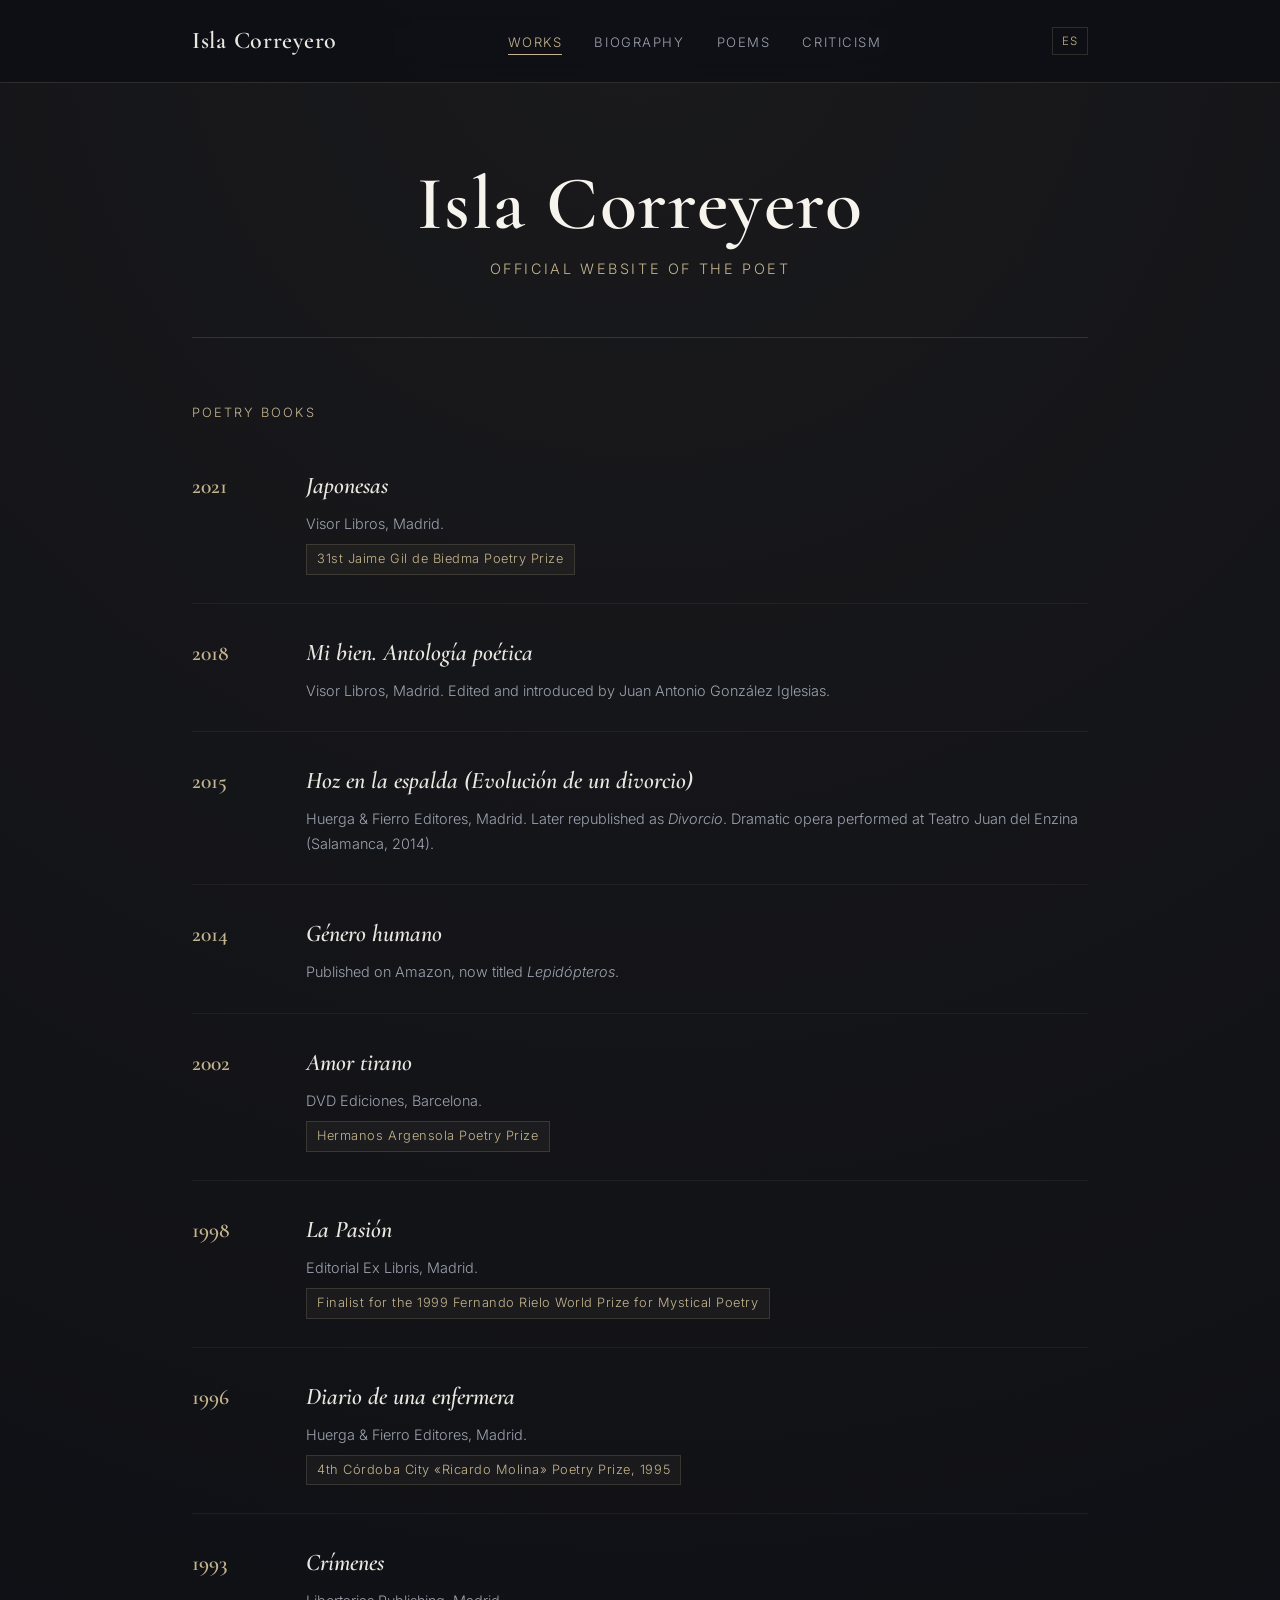
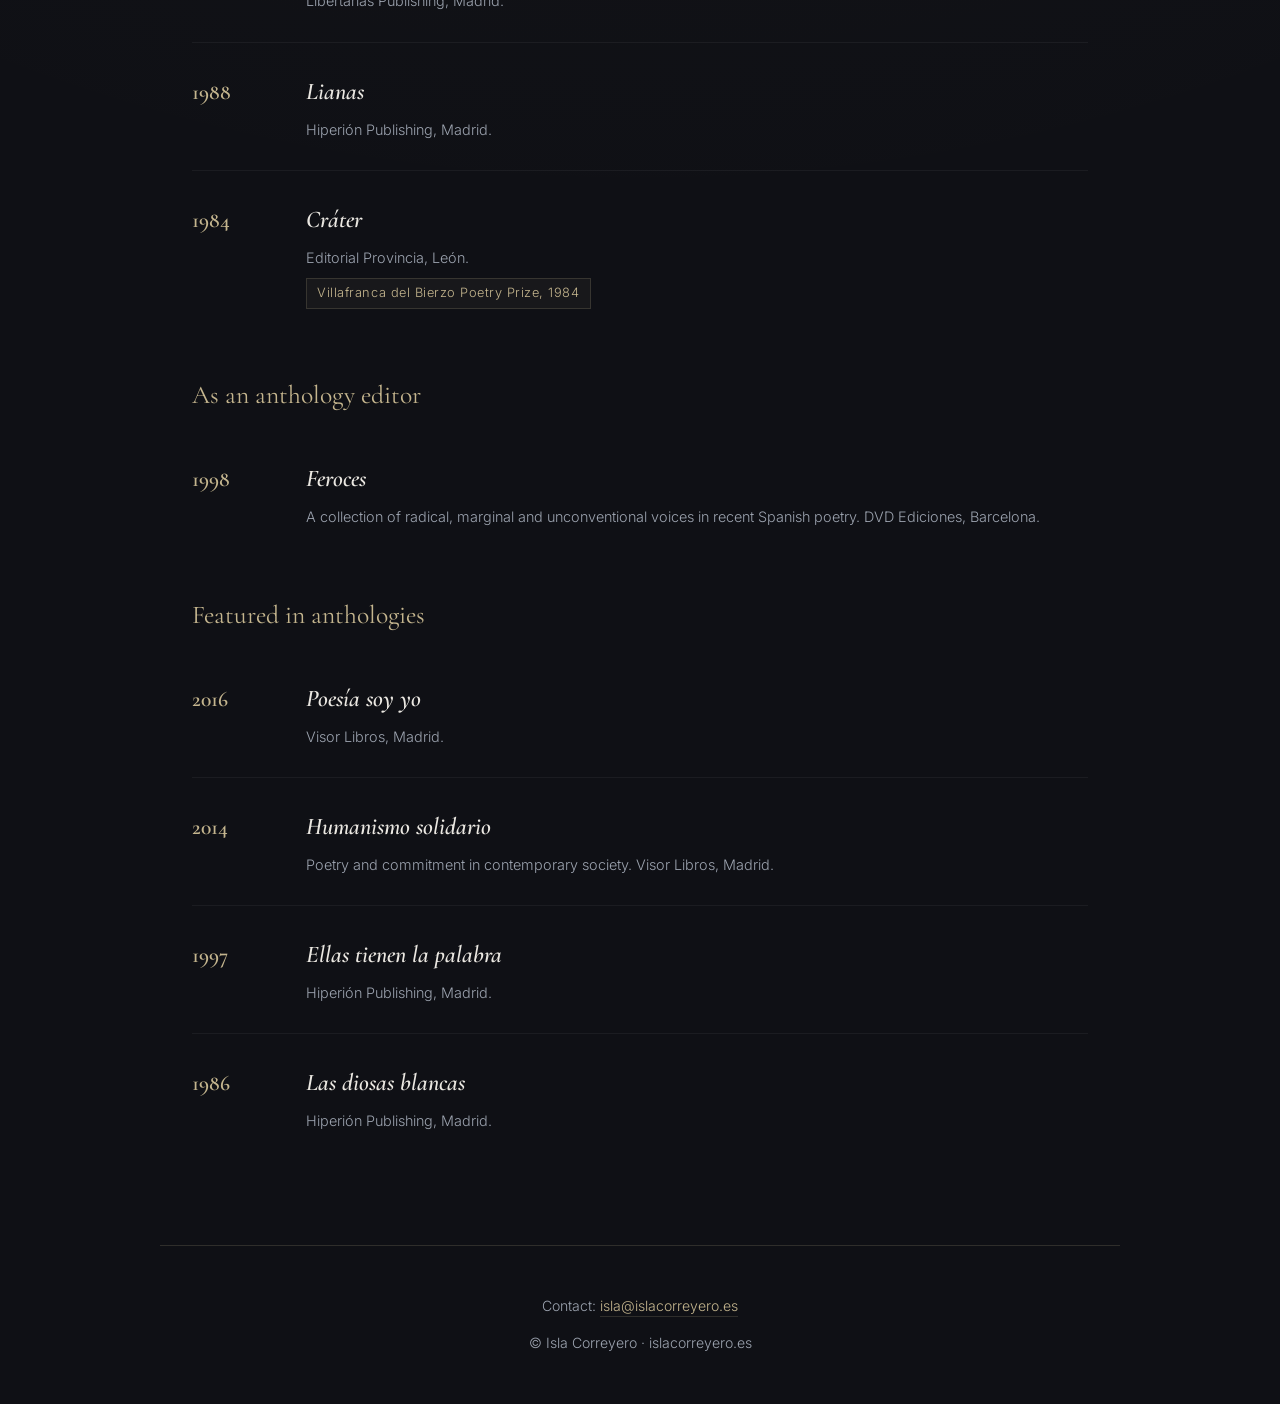
==== commit 0ed07753: "Add English site and language switch" ====
--- a/index.html
+++ b/index.html
@@ -14,6 +14,7 @@
   <meta name="viewport" content="width=device-width, initial-scale=1.0">
   <title>Isla Correyero | Sitio Oficial</title>
   <meta name="description" content="Sitio web oficial de la poeta española Isla Correyero. Obra poética, biografía, poemas y crítica.">
+  <link rel="icon" type="image/png" href="favicon.png">
   <link rel="preconnect" href="https://fonts.googleapis.com">
   <link rel="preconnect" href="https://fonts.gstatic.com" crossorigin>
   <link href="https://fonts.googleapis.com/css2?family=Cormorant+Garamond:ital,wght@0,400;0,500;0,600;1,400;1,600&family=Inter:wght@300;400;500&display=swap" rel="stylesheet">
@@ -24,6 +25,7 @@
   <header>
     <div class="nav-container">
       <a href="index.html" class="brand">Isla Correyero</a>
+      <a class="language-switch" href="en/index.html" lang="en" hreflang="en" aria-label="View this page in English">EN</a>
       <nav>
         <ul>
           <li><a href="index.html" class="active">Obra</a></li>
@@ -186,5 +188,6 @@
     <p>&copy; Isla Correyero &middot; islacorreyero.es</p>
   </footer>
 
+<script src="language.js" defer></script>
 </body>
 </html>
--- a/styles.css
+++ b/styles.css
@@ -48,6 +48,21 @@
   display: flex;
   justify-content: space-between;
   align-items: center;
+}
+
+.language-switch {
+  order: 3;
+  color: var(--accent);
+  border: 1px solid var(--border-color);
+  padding: 0.2rem 0.55rem;
+  text-decoration: none;
+  font-size: 0.72rem;
+  letter-spacing: 0.1em;
+}
+
+.language-switch:hover,
+.language-switch:focus-visible {
+  background: rgba(196, 181, 142, 0.1);
 }
 
 .brand {
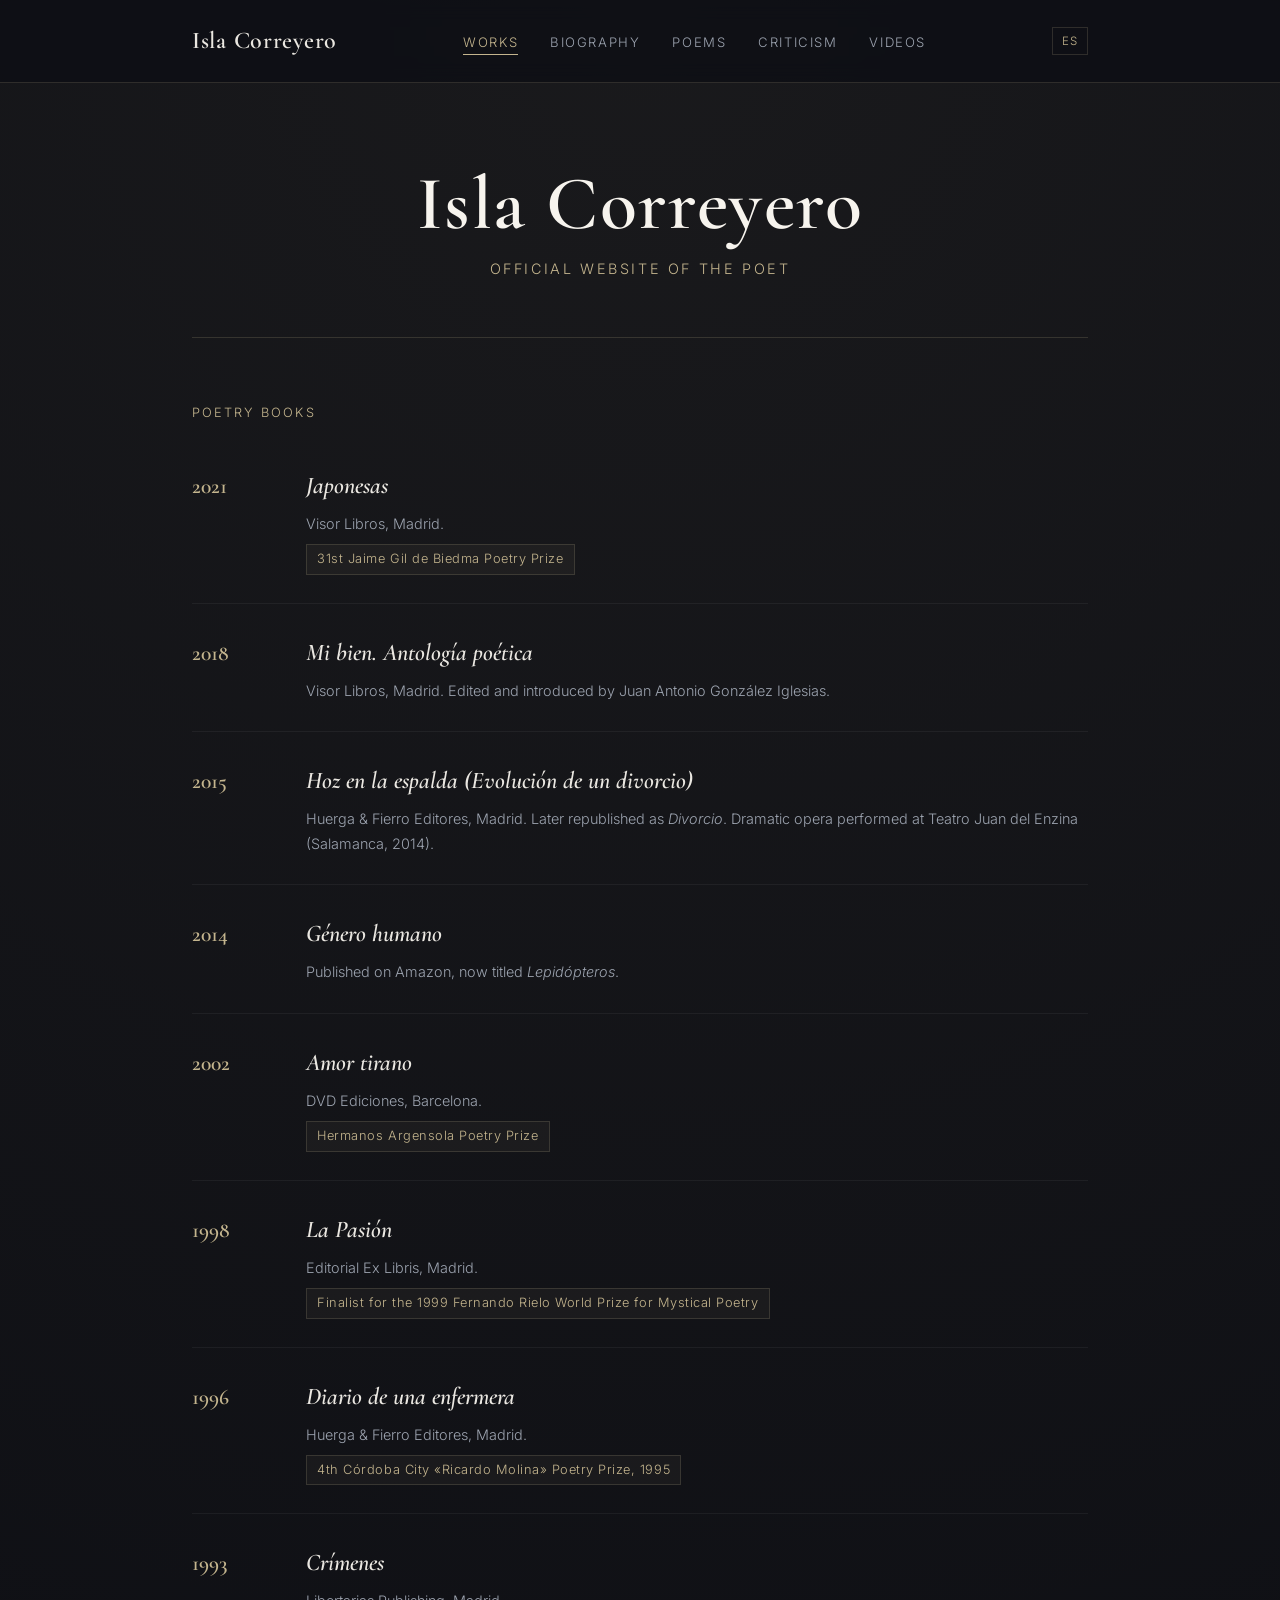
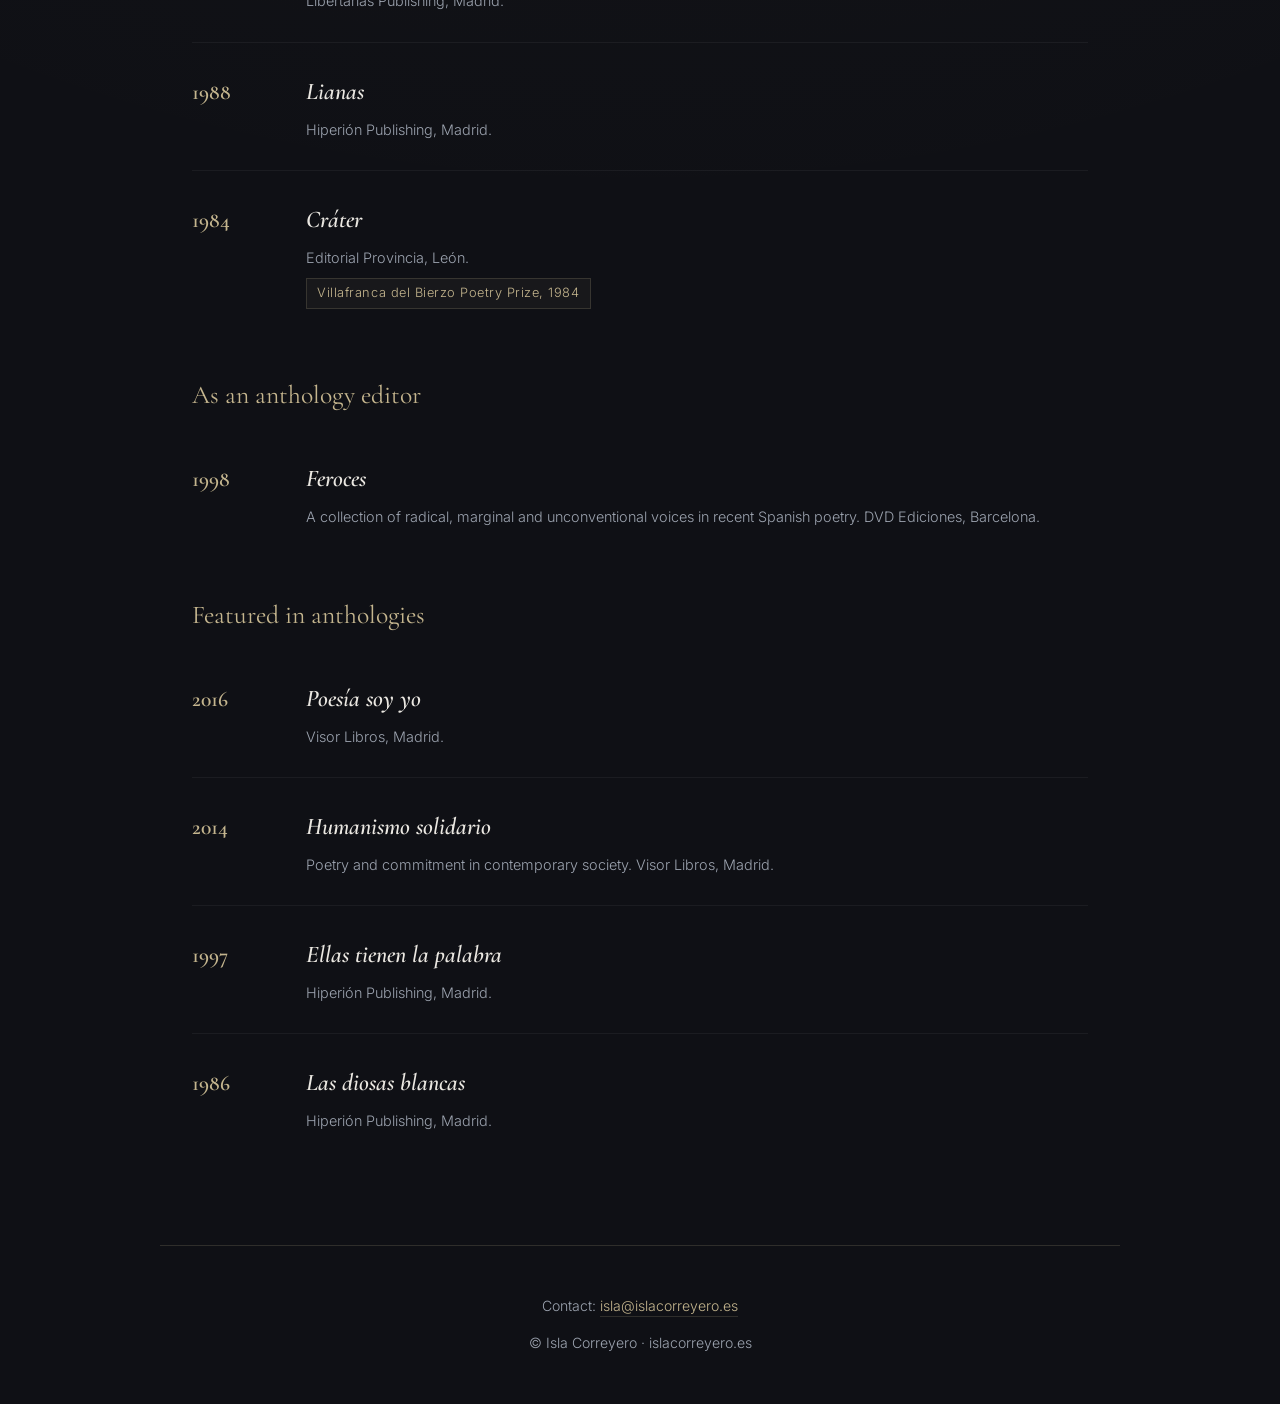
==== commit dfb0c65b: "Add Videos to the site navigation" ====
--- a/index.html
+++ b/index.html
@@ -24,14 +24,15 @@
 
   <header>
     <div class="nav-container">
-      <a href="index.html" class="brand">Isla Correyero</a>
+      <a href="/" class="brand">Isla Correyero</a>
       <a class="language-switch" href="en/index.html" lang="en" hreflang="en" aria-label="View this page in English">EN</a>
       <nav>
         <ul>
-          <li><a href="index.html" class="active">Obra</a></li>
+          <li><a href="/" class="active">Obra</a></li>
           <li><a href="biografia.html">Biografía</a></li>
           <li><a href="poemas.html">Poemas</a></li>
           <li><a href="critica.html">Crítica</a></li>
+        <li><a href="videos.html">Vídeos</a></li>
         </ul>
       </nav>
     </div>
